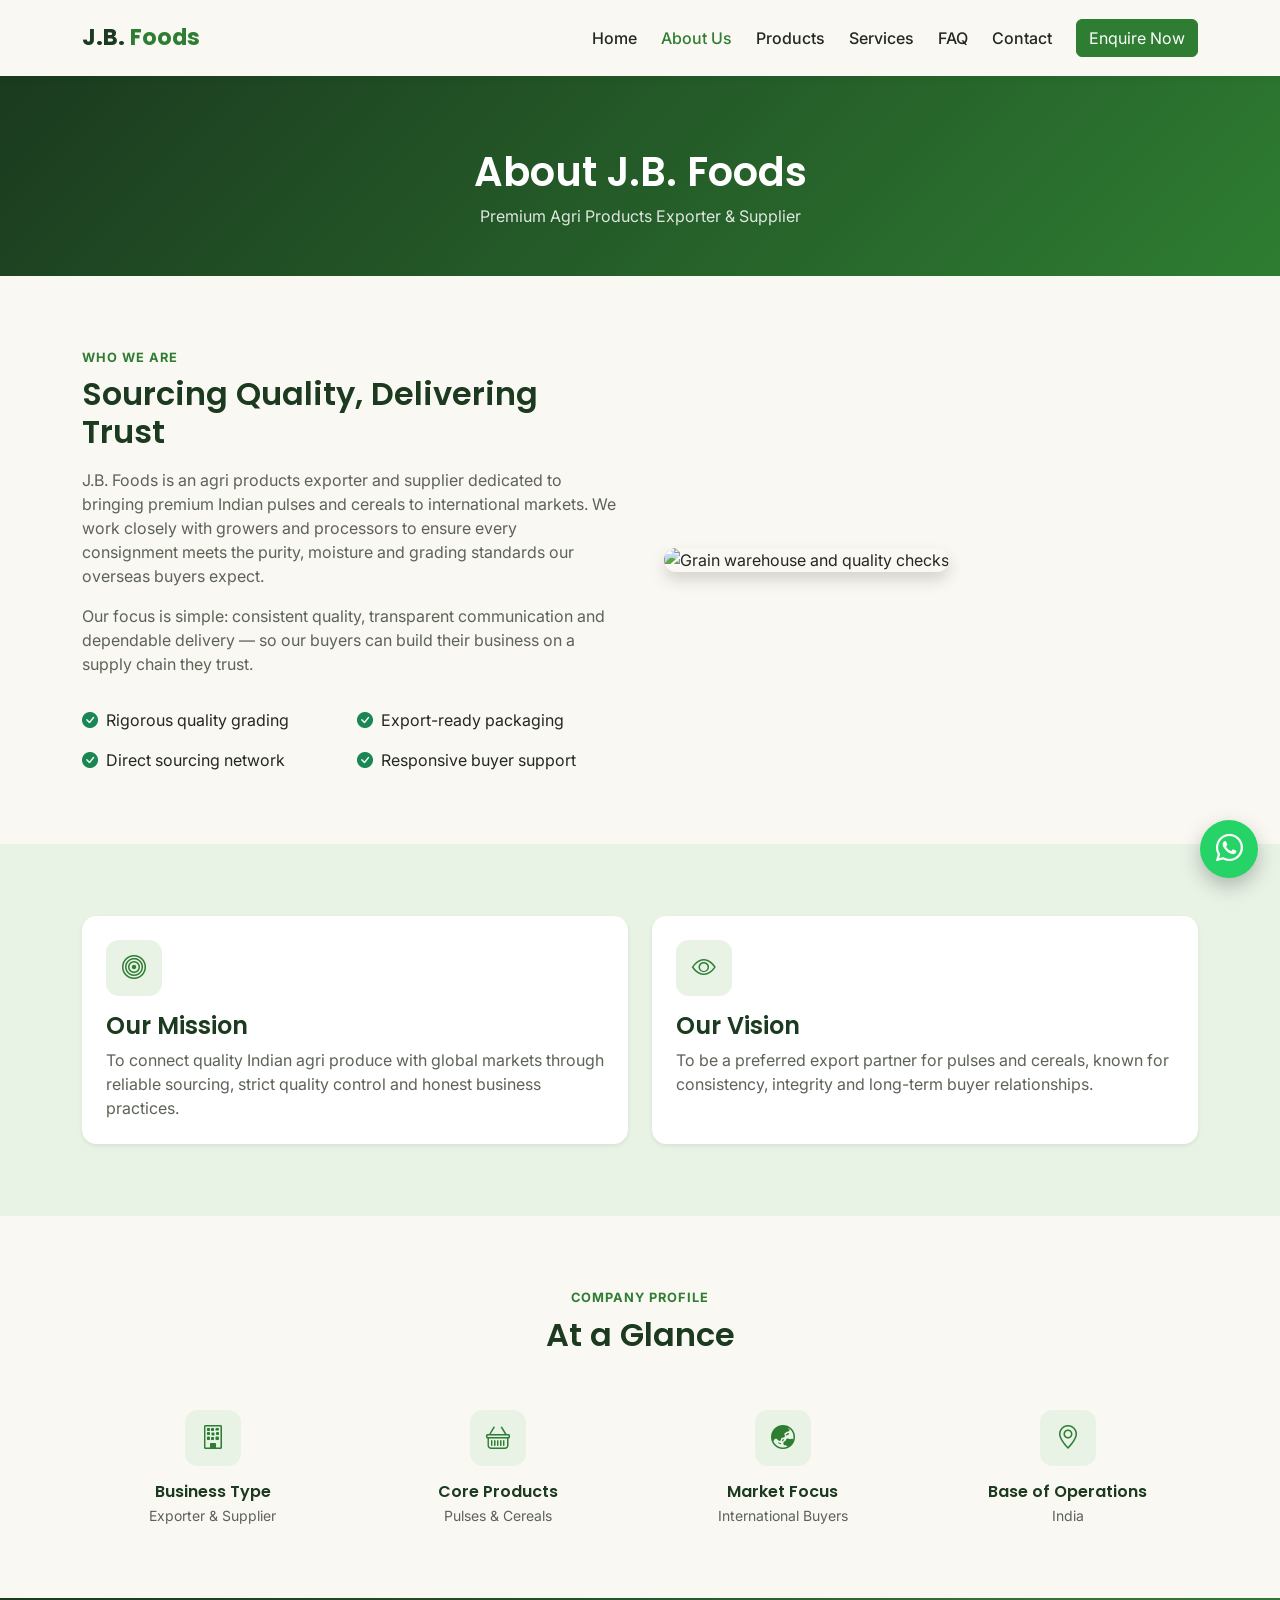
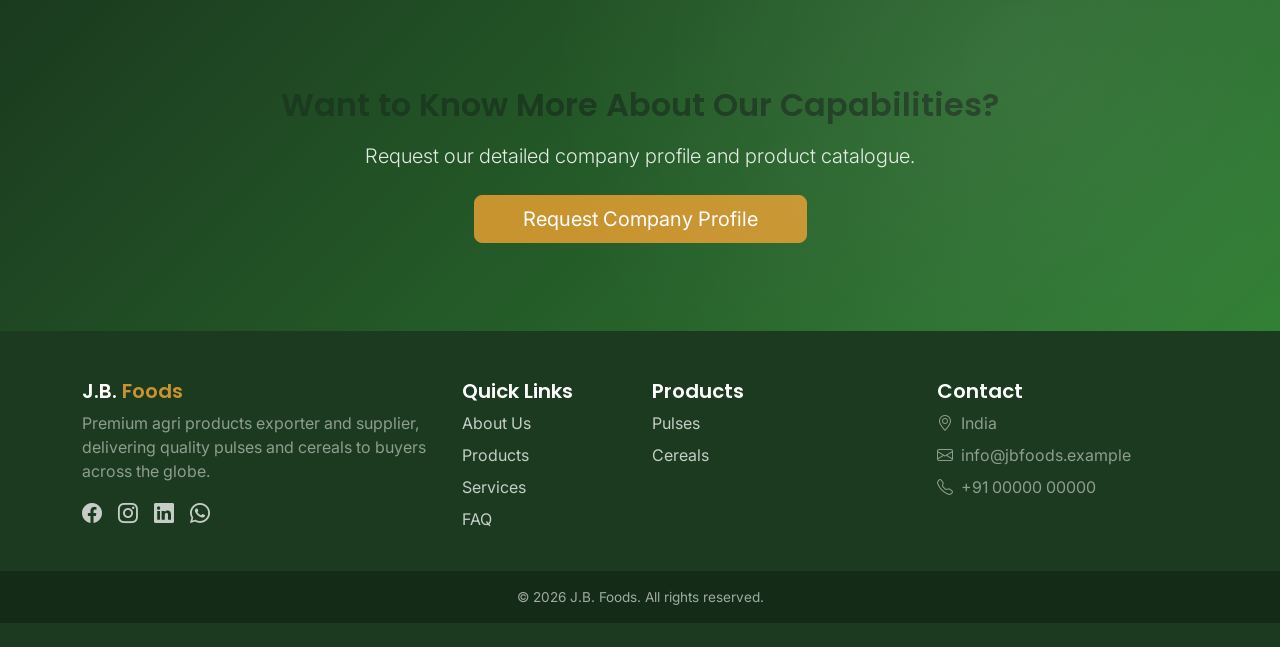
==== about.html @ daf9ffda "Initial website design" ====
<!DOCTYPE html>
<html lang="en">
<head>
  <meta charset="UTF-8">
  <meta name="viewport" content="width=device-width, initial-scale=1.0, viewport-fit=cover">
  <title>About Us &amp; Company Profile | J.B. Foods</title>
  <meta name="description" content="Learn about J.B. Foods, a premium agri products exporter and supplier specializing in pulses and cereals for international buyers.">
  <meta name="keywords" content="J.B. Foods company profile, pulses exporter India, cereals supplier India, agri export company">
  <link rel="icon" type="image/svg+xml" href="assets/img/favicon.svg">
  <link rel="preconnect" href="https://fonts.googleapis.com">
  <link rel="preconnect" href="https://fonts.gstatic.com" crossorigin>
  <link href="https://fonts.googleapis.com/css2?family=Poppins:wght@500;600;700&family=Inter:wght@400;500;600&display=swap" rel="stylesheet">
  <link href="https://cdn.jsdelivr.net/npm/bootstrap@5.3.3/dist/css/bootstrap.min.css" rel="stylesheet">
  <link href="https://cdn.jsdelivr.net/npm/bootstrap-icons@1.11.3/font/bootstrap-icons.min.css" rel="stylesheet">
  <link href="assets/css/style.css" rel="stylesheet">
</head>
<body>

  <nav class="navbar navbar-expand-lg sticky-top py-3">
    <div class="container">
      <a class="navbar-brand" href="index.html">J.B.<span> Foods</span></a>
      <button class="navbar-toggler" type="button" data-bs-toggle="collapse" data-bs-target="#mainNav" aria-controls="mainNav" aria-expanded="false" aria-label="Toggle navigation">
        <span class="navbar-toggler-icon"></span>
      </button>
      <div class="collapse navbar-collapse" id="mainNav">
        <ul class="navbar-nav ms-auto mb-2 mb-lg-0 align-items-lg-center gap-lg-2">
          <li class="nav-item"><a class="nav-link" href="index.html">Home</a></li>
          <li class="nav-item"><a class="nav-link" href="about.html">About Us</a></li>
          <li class="nav-item"><a class="nav-link" href="products.html">Products</a></li>
          <li class="nav-item"><a class="nav-link" href="services.html">Services</a></li>
          <li class="nav-item"><a class="nav-link" href="faq.html">FAQ</a></li>
          <li class="nav-item"><a class="nav-link" href="contact.html">Contact</a></li>
          <li class="nav-item ms-lg-2 mt-2 mt-lg-0"><a class="btn btn-primary" href="contact.html">Enquire Now</a></li>
        </ul>
      </div>
    </div>
  </nav>

  <header class="page-header text-center">
    <div class="container">
      <h1>About J.B. Foods</h1>
      <p class="mb-0">Premium Agri Products Exporter &amp; Supplier</p>
    </div>
  </header>

  <!-- Company Overview -->
  <section>
    <div class="container">
      <div class="row align-items-center g-5">
        <div class="col-lg-6">
          <div class="section-eyebrow mb-2">Who We Are</div>
          <h2 class="mb-3">Sourcing Quality, Delivering Trust</h2>
          <p class="text-muted-soft">J.B. Foods is an agri products exporter and supplier dedicated to bringing premium Indian pulses and cereals to international markets. We work closely with growers and processors to ensure every consignment meets the purity, moisture and grading standards our overseas buyers expect.</p>
          <p class="text-muted-soft">Our focus is simple: consistent quality, transparent communication and dependable delivery — so our buyers can build their business on a supply chain they trust.</p>
          <div class="row g-3 mt-2">
            <div class="col-sm-6">
              <div class="d-flex align-items-start gap-2">
                <i class="bi bi-check-circle-fill text-success"></i>
                <span>Rigorous quality grading</span>
              </div>
            </div>
            <div class="col-sm-6">
              <div class="d-flex align-items-start gap-2">
                <i class="bi bi-check-circle-fill text-success"></i>
                <span>Export-ready packaging</span>
              </div>
            </div>
            <div class="col-sm-6">
              <div class="d-flex align-items-start gap-2">
                <i class="bi bi-check-circle-fill text-success"></i>
                <span>Direct sourcing network</span>
              </div>
            </div>
            <div class="col-sm-6">
              <div class="d-flex align-items-start gap-2">
                <i class="bi bi-check-circle-fill text-success"></i>
                <span>Responsive buyer support</span>
              </div>
            </div>
          </div>
        </div>
        <div class="col-lg-6">
          <img src="https://images.unsplash.com/photo-1500595046743-cd271d694d30?auto=format&fit=crop&w=900&q=70" class="img-fluid rounded-4 shadow" alt="Grain warehouse and quality checks">
        </div>
      </div>
    </div>
  </section>

  <!-- Mission / Vision -->
  <section class="bg-soft">
    <div class="container">
      <div class="row g-4">
        <div class="col-md-6">
          <div class="card h-100 p-4 border-0 shadow-sm">
            <div class="icon-box mb-3"><i class="bi bi-bullseye"></i></div>
            <h4>Our Mission</h4>
            <p class="text-muted-soft mb-0">To connect quality Indian agri produce with global markets through reliable sourcing, strict quality control and honest business practices.</p>
          </div>
        </div>
        <div class="col-md-6">
          <div class="card h-100 p-4 border-0 shadow-sm">
            <div class="icon-box mb-3"><i class="bi bi-eye"></i></div>
            <h4>Our Vision</h4>
            <p class="text-muted-soft mb-0">To be a preferred export partner for pulses and cereals, known for consistency, integrity and long-term buyer relationships.</p>
          </div>
        </div>
      </div>
    </div>
  </section>

  <!-- Company Profile -->
  <section>
    <div class="container">
      <div class="row justify-content-center text-center mb-5">
        <div class="col-lg-7">
          <div class="section-eyebrow mb-2">Company Profile</div>
          <h2>At a Glance</h2>
        </div>
      </div>
      <div class="row g-4">
        <div class="col-6 col-md-3 text-center">
          <div class="icon-box mx-auto mb-3"><i class="bi bi-building"></i></div>
          <h6 class="mb-1">Business Type</h6>
          <p class="text-muted-soft small mb-0">Exporter &amp; Supplier</p>
        </div>
        <div class="col-6 col-md-3 text-center">
          <div class="icon-box mx-auto mb-3"><i class="bi bi-basket"></i></div>
          <h6 class="mb-1">Core Products</h6>
          <p class="text-muted-soft small mb-0">Pulses &amp; Cereals</p>
        </div>
        <div class="col-6 col-md-3 text-center">
          <div class="icon-box mx-auto mb-3"><i class="bi bi-globe-asia-australia"></i></div>
          <h6 class="mb-1">Market Focus</h6>
          <p class="text-muted-soft small mb-0">International Buyers</p>
        </div>
        <div class="col-6 col-md-3 text-center">
          <div class="icon-box mx-auto mb-3"><i class="bi bi-geo-alt"></i></div>
          <h6 class="mb-1">Base of Operations</h6>
          <p class="text-muted-soft small mb-0">India</p>
        </div>
      </div>
    </div>
  </section>

  <!-- CTA -->
  <section class="hero text-center">
    <div class="container py-3">
      <h2 class="mb-3">Want to Know More About Our Capabilities?</h2>
      <p class="lead mb-4">Request our detailed company profile and product catalogue.</p>
      <a href="contact.html" class="btn btn-gold btn-lg px-5">Request Company Profile</a>
    </div>
  </section>

  <footer class="pt-5 pb-4">
    <div class="container">
      <div class="row gy-4">
        <div class="col-md-4">
          <h5>J.B. <span style="color:#c8942f;">Foods</span></h5>
          <p class="text-white-50">Premium agri products exporter and supplier, delivering quality pulses and cereals to buyers across the globe.</p>
          <div class="d-flex gap-3 fs-5 mt-3">
            <a href="#" aria-label="Facebook"><i class="bi bi-facebook"></i></a>
            <a href="#" aria-label="Instagram"><i class="bi bi-instagram"></i></a>
            <a href="#" aria-label="LinkedIn"><i class="bi bi-linkedin"></i></a>
            <a href="https://wa.me/910000000000" aria-label="WhatsApp" target="_blank" rel="noopener"><i class="bi bi-whatsapp"></i></a>
          </div>
        </div>
        <div class="col-6 col-md-2">
          <h5>Quick Links</h5>
          <ul class="list-unstyled">
            <li class="mb-2"><a href="about.html">About Us</a></li>
            <li class="mb-2"><a href="products.html">Products</a></li>
            <li class="mb-2"><a href="services.html">Services</a></li>
            <li class="mb-2"><a href="faq.html">FAQ</a></li>
          </ul>
        </div>
        <div class="col-6 col-md-3">
          <h5>Products</h5>
          <ul class="list-unstyled">
            <li class="mb-2"><a href="products.html?category=Pulses">Pulses</a></li>
            <li class="mb-2"><a href="products.html?category=Cereals">Cereals</a></li>
          </ul>
        </div>
        <div class="col-md-3">
          <h5>Contact</h5>
          <ul class="list-unstyled text-white-50">
            <li class="mb-2"><i class="bi bi-geo-alt me-2"></i>India</li>
            <li class="mb-2"><i class="bi bi-envelope me-2"></i>info@jbfoods.example</li>
            <li class="mb-2"><i class="bi bi-telephone me-2"></i>+91 00000 00000</li>
          </ul>
        </div>
      </div>
    </div>
    <div class="footer-bottom text-center py-3 mt-4">
      <div class="container">&copy; <span id="currentYear"></span> J.B. Foods. All rights reserved.</div>
    </div>
  </footer>

  <a href="https://wa.me/910000000000?text=Hello%20J.B.%20Foods%2C%20I%20would%20like%20to%20enquire%20about%20your%20products."
     class="whatsapp-float" target="_blank" rel="noopener" aria-label="Chat on WhatsApp">
    <i class="bi bi-whatsapp"></i>
  </a>

  <script src="https://cdn.jsdelivr.net/npm/bootstrap@5.3.3/dist/js/bootstrap.bundle.min.js"></script>
  <script src="assets/js/main.js"></script>
</body>
</html>
---- assets/css/style.css ----
/* ==========================================================================
   J.B. Foods — Site Styles
   ========================================================================== */

:root {
  --jb-green-900: #1b3a1f;
  --jb-green-700: #2e7d32;
  --jb-green-500: #4caf50;
  --jb-green-100: #e8f3e6;
  --jb-cream: #faf8f2;
  --jb-gold: #c8942f;
  --jb-text: #23291f;
  --jb-text-muted: #5c6357;

  --bs-primary: var(--jb-green-700);
  --bs-primary-rgb: 46, 125, 50;
  --bs-link-color: var(--jb-green-700);
  --bs-link-hover-color: var(--jb-green-900);
  --bs-body-color: var(--jb-text);
  --bs-body-font-family: "Inter", -apple-system, BlinkMacSystemFont, sans-serif;
}

html {
  scroll-behavior: smooth;
}

body {
  background-color: var(--jb-cream);
  color: var(--jb-text);
}

h1, h2, h3, h4, h5, h6,
.font-heading {
  font-family: "Poppins", "Inter", sans-serif;
  font-weight: 600;
  color: var(--jb-green-900);
}

.text-muted-soft {
  color: var(--jb-text-muted);
}

a {
  text-decoration: none;
}

/* ---- Buttons ---- */
.btn-primary {
  background-color: var(--jb-green-700);
  border-color: var(--jb-green-700);
}
.btn-primary:hover, .btn-primary:focus {
  background-color: var(--jb-green-900);
  border-color: var(--jb-green-900);
}
.btn-outline-primary {
  color: var(--jb-green-700);
  border-color: var(--jb-green-700);
}
.btn-outline-primary:hover {
  background-color: var(--jb-green-700);
  border-color: var(--jb-green-700);
}
.btn-gold {
  background-color: var(--jb-gold);
  border-color: var(--jb-gold);
  color: #fff;
}
.btn-gold:hover {
  background-color: #a97a24;
  border-color: #a97a24;
  color: #fff;
}

/* ---- Navbar ---- */
.navbar-brand {
  font-family: "Poppins", sans-serif;
  font-weight: 700;
  font-size: 1.4rem;
  color: var(--jb-green-900) !important;
}
.navbar-brand span {
  color: var(--jb-green-700);
}
.navbar {
  background-color: rgba(250, 248, 242, 0.97);
  box-shadow: 0 1px 10px rgba(0, 0, 0, 0.05);
}
.nav-link {
  font-weight: 500;
  color: var(--jb-text) !important;
}
.nav-link.active,
.nav-link:hover {
  color: var(--jb-green-700) !important;
}
.navbar .btn {
  white-space: nowrap;
}

/* ---- Hero ---- */
.hero {
  background: linear-gradient(135deg, var(--jb-green-900) 0%, var(--jb-green-700) 100%);
  color: #fff;
  position: relative;
  overflow: hidden;
}
.hero::after {
  content: "";
  position: absolute;
  inset: 0;
  background-image: radial-gradient(circle at 80% 20%, rgba(255,255,255,0.08), transparent 45%);
}
.hero h1, .hero p {
  color: #fff;
  position: relative;
  z-index: 1;
}
.hero .lead {
  color: rgba(255, 255, 255, 0.88);
}
.hero-img-wrap {
  position: relative;
  z-index: 1;
}
.hero-img-wrap img {
  border-radius: 1rem;
  box-shadow: 0 20px 50px rgba(0, 0, 0, 0.25);
}

.page-header {
  background: linear-gradient(135deg, var(--jb-green-900) 0%, var(--jb-green-700) 100%);
  color: #fff;
  padding: 4.5rem 0 3rem;
}
.page-header h1 { color: #fff; }
.page-header p { color: rgba(255,255,255,0.85); }

/* ---- Sections ---- */
section {
  padding: 4.5rem 0;
}
.section-eyebrow {
  color: var(--jb-green-700);
  font-weight: 700;
  letter-spacing: 0.08em;
  text-transform: uppercase;
  font-size: 0.8rem;
}
.bg-soft {
  background-color: var(--jb-green-100);
}

/* ---- Cards ---- */
.card {
  border: 1px solid rgba(0,0,0,0.06);
  border-radius: 0.9rem;
  transition: transform 0.2s ease, box-shadow 0.2s ease;
}
.card:hover {
  transform: translateY(-4px);
  box-shadow: 0 12px 28px rgba(27, 58, 31, 0.12);
}
.icon-box {
  width: 56px;
  height: 56px;
  border-radius: 0.8rem;
  background-color: var(--jb-green-100);
  color: var(--jb-green-700);
  display: flex;
  align-items: center;
  justify-content: center;
  font-size: 1.5rem;
}

/* ---- Product Cards ---- */
.product-card img {
  height: 190px;
  object-fit: cover;
  border-top-left-radius: 0.9rem;
  border-top-right-radius: 0.9rem;
}
.product-card .badge {
  background-color: var(--jb-green-700);
}
.product-card .badge.cereal {
  background-color: var(--jb-gold);
}
.spec-table td, .spec-table th {
  padding: 0.4rem 0.6rem;
  font-size: 0.9rem;
}

/* ---- Stats ---- */
.stat-number {
  font-family: "Poppins", sans-serif;
  font-weight: 700;
  font-size: 2.4rem;
  color: var(--jb-green-700);
}

/* ---- Footer ---- */
footer {
  background-color: var(--jb-green-900);
  color: rgba(255, 255, 255, 0.85);
}
footer a {
  color: rgba(255, 255, 255, 0.75);
}
footer a:hover {
  color: #fff;
}
footer h5 {
  color: #fff;
}
.footer-bottom {
  background-color: #142c17;
  color: rgba(255, 255, 255, 0.6);
  font-size: 0.85rem;
}

/* ---- WhatsApp Float Button ---- */
.whatsapp-float {
  position: fixed;
  bottom: 22px;
  right: 22px;
  z-index: 1050;
  width: 58px;
  height: 58px;
  border-radius: 50%;
  background-color: #25d366;
  color: #fff;
  display: flex;
  align-items: center;
  justify-content: center;
  font-size: 1.7rem;
  box-shadow: 0 8px 20px rgba(0,0,0,0.25);
  transition: transform 0.2s ease;
}
.whatsapp-float:hover {
  transform: scale(1.08);
  color: #fff;
}

/* ---- Forms ---- */
.form-control:focus, .form-select:focus {
  border-color: var(--jb-green-500);
  box-shadow: 0 0 0 0.2rem rgba(76, 175, 80, 0.15);
}

/* ---- FAQ Accordion ---- */
.accordion-button:not(.collapsed) {
  background-color: var(--jb-green-100);
  color: var(--jb-green-900);
}
.accordion-button:focus {
  box-shadow: none;
  border-color: var(--jb-green-500);
}

/* ---- Filter Chips ---- */
.filter-chip {
  border: 1px solid var(--jb-green-700);
  color: var(--jb-green-700);
  background: #fff;
  border-radius: 2rem;
  padding: 0.4rem 1.1rem;
  font-size: 0.9rem;
  font-weight: 500;
  transition: all 0.15s ease;
}
.filter-chip.active,
.filter-chip:hover {
  background-color: var(--jb-green-700);
  color: #fff;
}

/* ---- Responsive tweaks ---- */
@media (max-width: 767.98px) {
  section { padding: 3rem 0; }
  .hero { text-align: center; }
  .hero-img-wrap { margin-top: 2rem; }
  .stat-number { font-size: 1.9rem; }
}
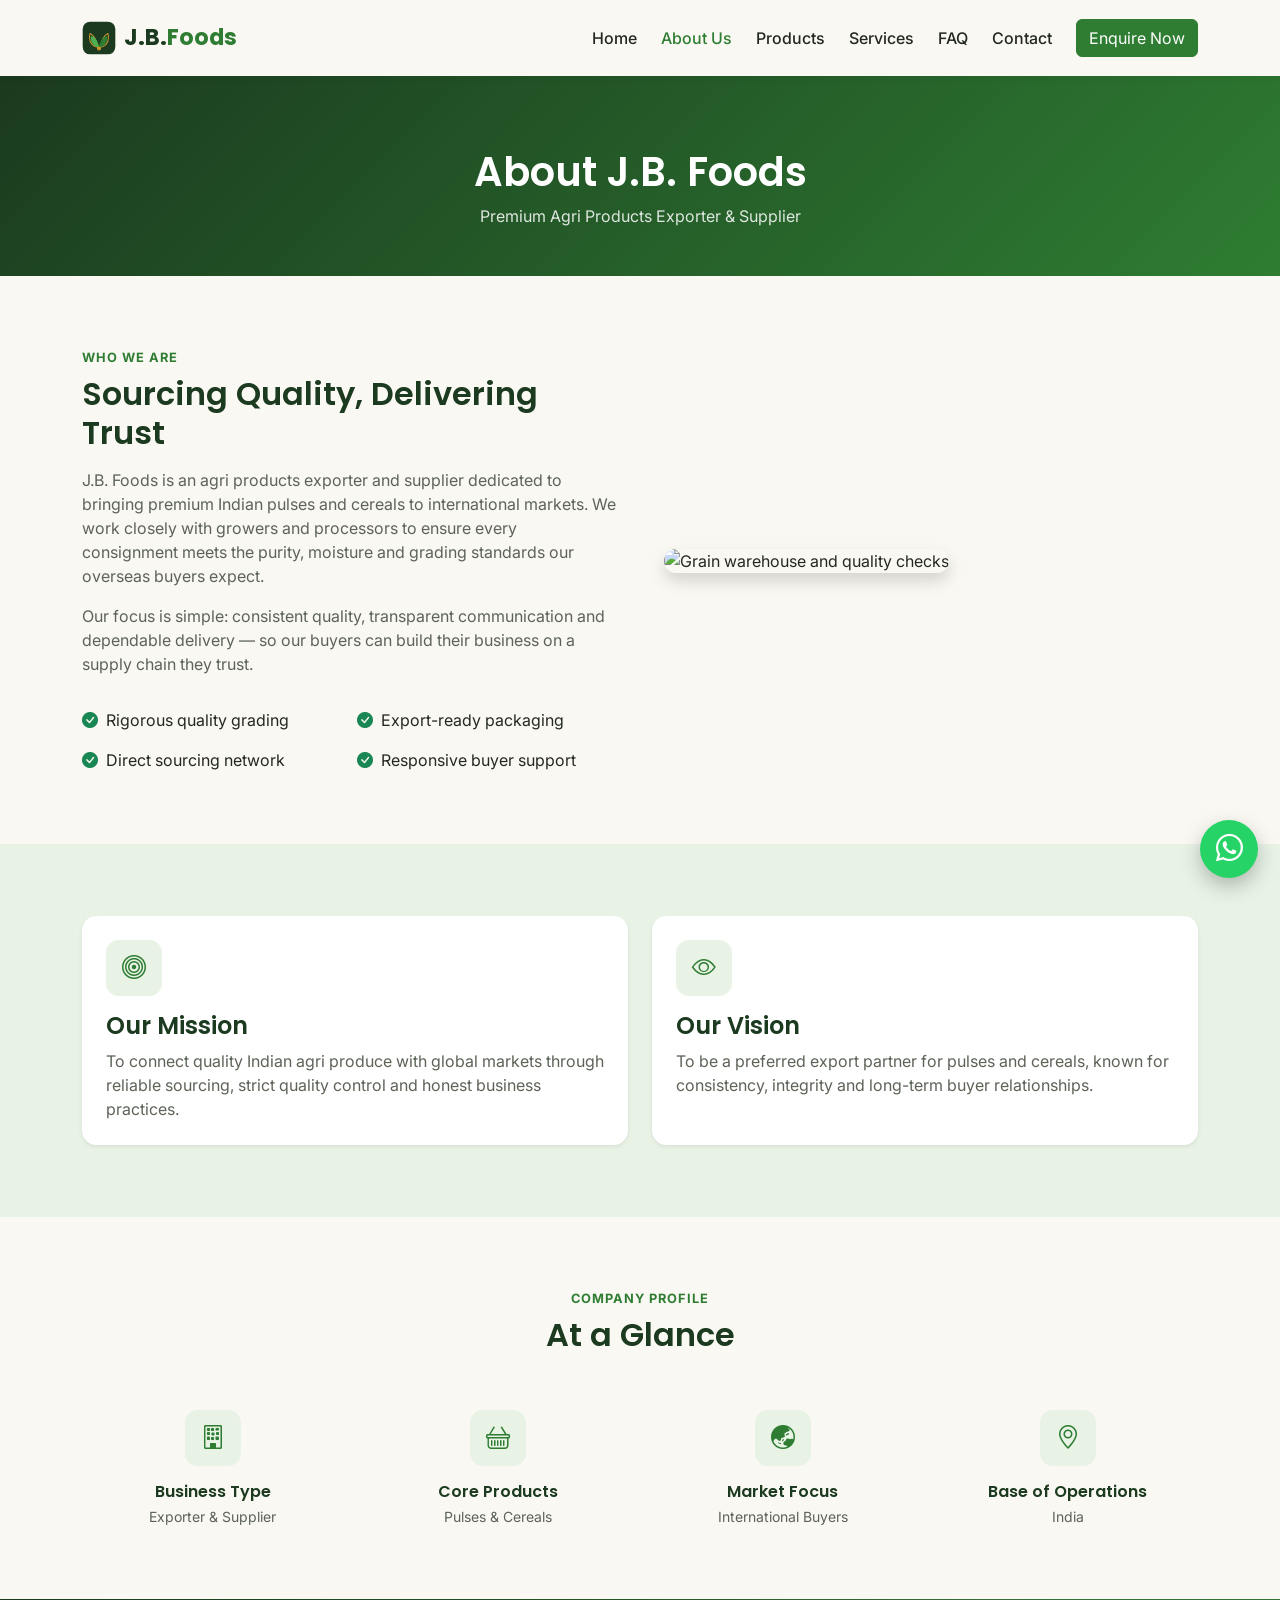
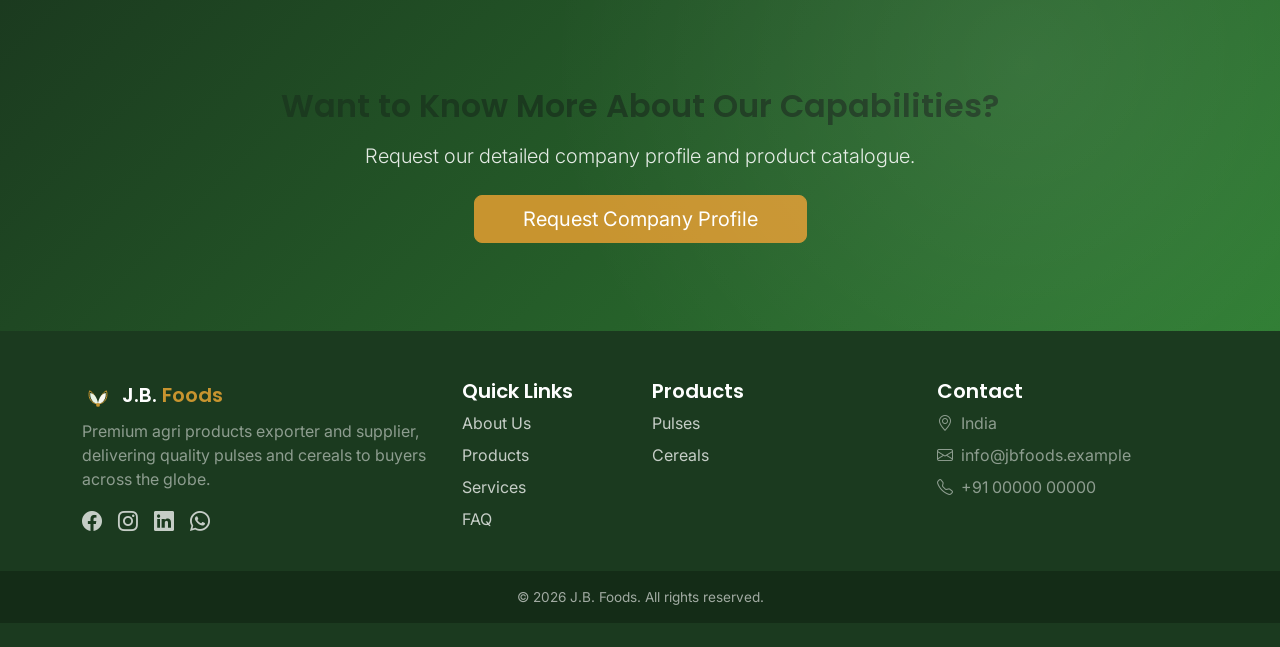
==== commit 8abd1735: "logo updated" ====
--- a/about.html
+++ b/about.html
@@ -18,7 +18,7 @@
 
   <nav class="navbar navbar-expand-lg sticky-top py-3">
     <div class="container">
-      <a class="navbar-brand" href="index.html">J.B.<span> Foods</span></a>
+      <a class="navbar-brand" href="index.html"><img src="assets/img/logo-mark.svg" alt="" width="34" height="34" class="me-2">J.B.<span class="brand-accent"> Foods</span></a>
       <button class="navbar-toggler" type="button" data-bs-toggle="collapse" data-bs-target="#mainNav" aria-controls="mainNav" aria-expanded="false" aria-label="Toggle navigation">
         <span class="navbar-toggler-icon"></span>
       </button>
@@ -155,7 +155,10 @@
     <div class="container">
       <div class="row gy-4">
         <div class="col-md-4">
-          <h5>J.B. <span style="color:#c8942f;">Foods</span></h5>
+          <div class="d-flex align-items-center gap-2 mb-2">
+            <img src="assets/img/logo-mark-light.svg" alt="" width="32" height="32">
+            <h5 class="mb-0">J.B. <span style="color:#c8942f;">Foods</span></h5>
+          </div>
           <p class="text-white-50">Premium agri products exporter and supplier, delivering quality pulses and cereals to buyers across the globe.</p>
           <div class="d-flex gap-3 fs-5 mt-3">
             <a href="#" aria-label="Facebook"><i class="bi bi-facebook"></i></a>
--- a/assets/css/style.css
+++ b/assets/css/style.css
@@ -78,8 +78,10 @@
   font-weight: 700;
   font-size: 1.4rem;
   color: var(--jb-green-900) !important;
-}
-.navbar-brand span {
+  display: inline-flex;
+  align-items: center;
+}
+.navbar-brand .brand-accent {
   color: var(--jb-green-700);
 }
 .navbar {
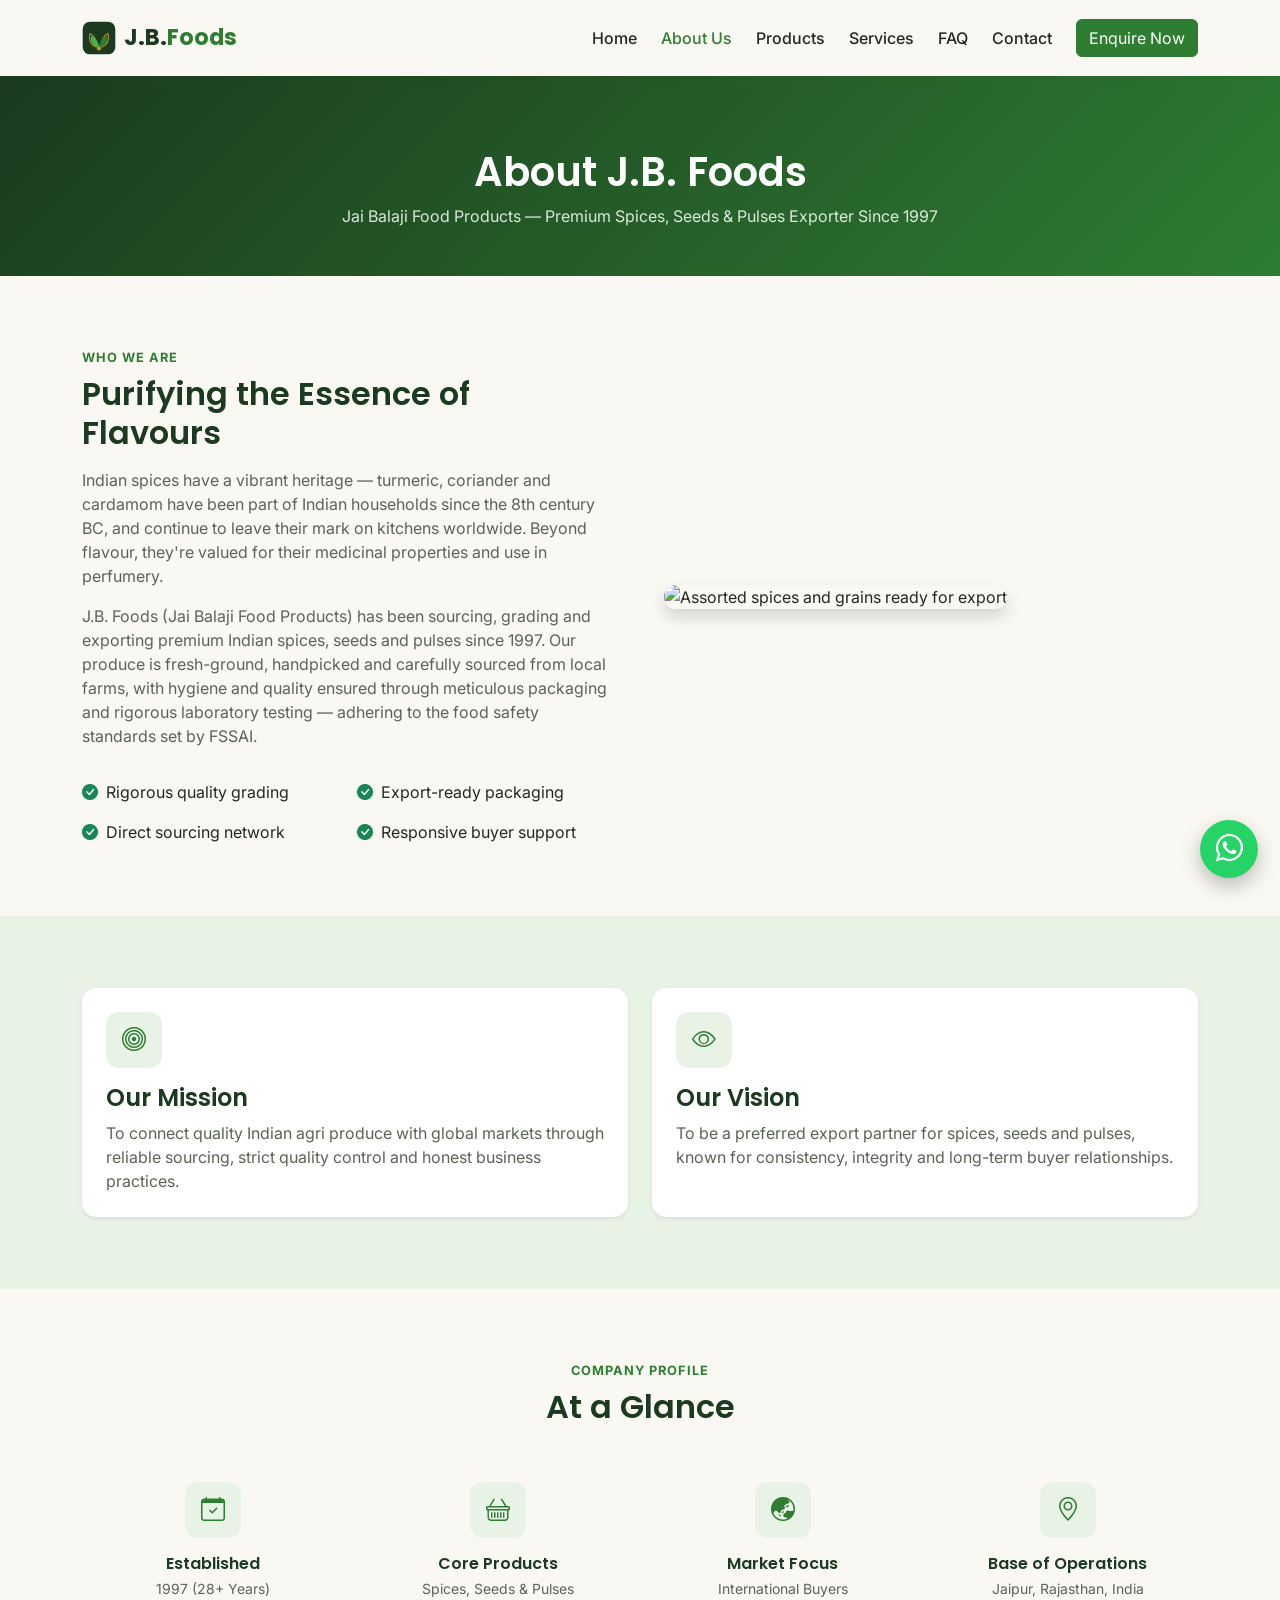
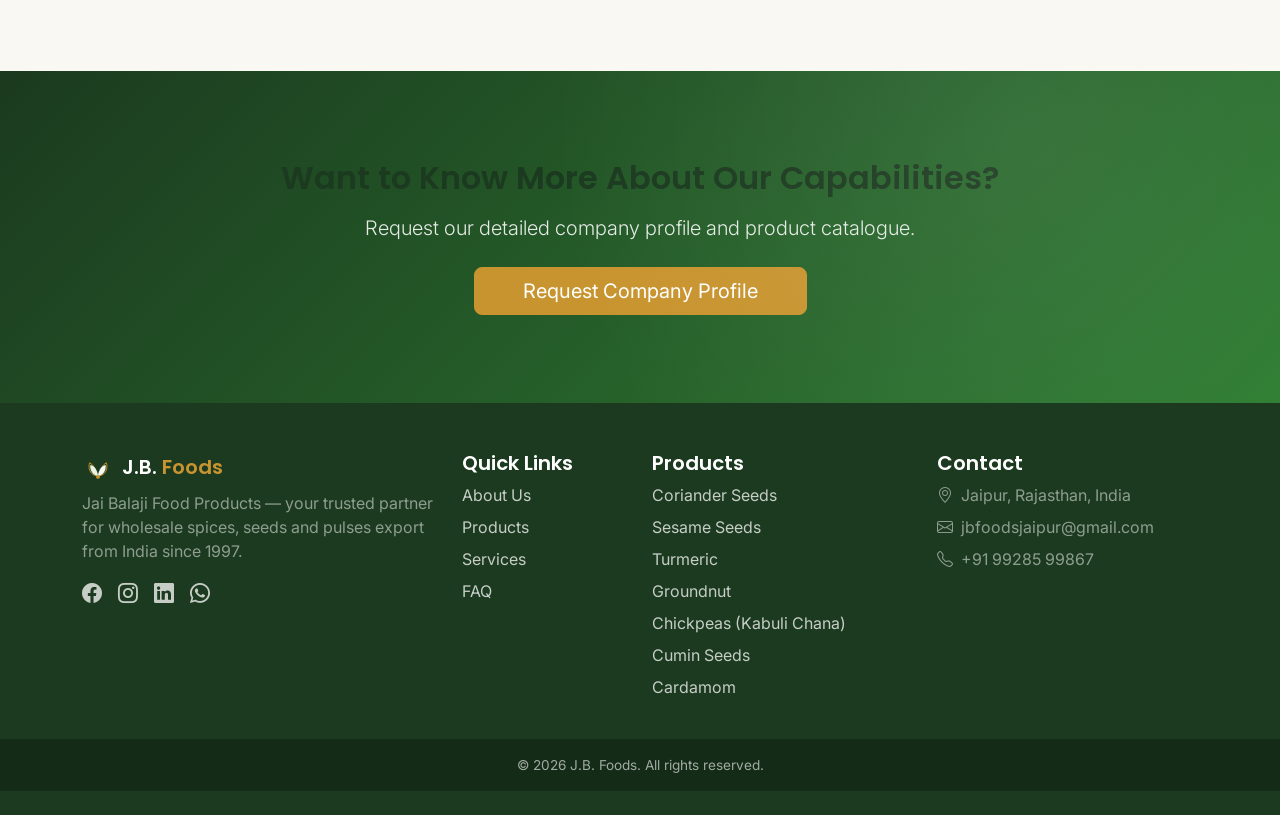
==== commit 37980941: "recent changes" ====
--- a/about.html
+++ b/about.html
@@ -4,8 +4,8 @@
   <meta charset="UTF-8">
   <meta name="viewport" content="width=device-width, initial-scale=1.0, viewport-fit=cover">
   <title>About Us &amp; Company Profile | J.B. Foods</title>
-  <meta name="description" content="Learn about J.B. Foods, a premium agri products exporter and supplier specializing in pulses and cereals for international buyers.">
-  <meta name="keywords" content="J.B. Foods company profile, pulses exporter India, cereals supplier India, agri export company">
+  <meta name="description" content="Learn about J.B. Foods (Jai Balaji Food Products), a premium spices, seeds and pulses exporter based in Jaipur, serving international buyers since 1997.">
+  <meta name="keywords" content="J.B. Foods company profile, Jai Balaji Food Products, spices exporter India, pulses supplier Jaipur, agri export company">
   <link rel="icon" type="image/svg+xml" href="assets/img/favicon.svg">
   <link rel="preconnect" href="https://fonts.googleapis.com">
   <link rel="preconnect" href="https://fonts.gstatic.com" crossorigin>
@@ -39,7 +39,7 @@
   <header class="page-header text-center">
     <div class="container">
       <h1>About J.B. Foods</h1>
-      <p class="mb-0">Premium Agri Products Exporter &amp; Supplier</p>
+      <p class="mb-0">Jai Balaji Food Products — Premium Spices, Seeds &amp; Pulses Exporter Since 1997</p>
     </div>
   </header>
 
@@ -49,9 +49,9 @@
       <div class="row align-items-center g-5">
         <div class="col-lg-6">
           <div class="section-eyebrow mb-2">Who We Are</div>
-          <h2 class="mb-3">Sourcing Quality, Delivering Trust</h2>
-          <p class="text-muted-soft">J.B. Foods is an agri products exporter and supplier dedicated to bringing premium Indian pulses and cereals to international markets. We work closely with growers and processors to ensure every consignment meets the purity, moisture and grading standards our overseas buyers expect.</p>
-          <p class="text-muted-soft">Our focus is simple: consistent quality, transparent communication and dependable delivery — so our buyers can build their business on a supply chain they trust.</p>
+          <h2 class="mb-3">Purifying the Essence of Flavours</h2>
+          <p class="text-muted-soft">Indian spices have a vibrant heritage — turmeric, coriander and cardamom have been part of Indian households since the 8th century BC, and continue to leave their mark on kitchens worldwide. Beyond flavour, they're valued for their medicinal properties and use in perfumery.</p>
+          <p class="text-muted-soft">J.B. Foods (Jai Balaji Food Products) has been sourcing, grading and exporting premium Indian spices, seeds and pulses since 1997. Our produce is fresh-ground, handpicked and carefully sourced from local farms, with hygiene and quality ensured through meticulous packaging and rigorous laboratory testing — adhering to the food safety standards set by FSSAI.</p>
           <div class="row g-3 mt-2">
             <div class="col-sm-6">
               <div class="d-flex align-items-start gap-2">
@@ -80,7 +80,7 @@
           </div>
         </div>
         <div class="col-lg-6">
-          <img src="https://images.unsplash.com/photo-1500595046743-cd271d694d30?auto=format&fit=crop&w=900&q=70" class="img-fluid rounded-4 shadow" alt="Grain warehouse and quality checks">
+          <img src="https://images.unsplash.com/photo-1596040033229-a9821ebd058d?auto=format&fit=crop&w=900&q=70" class="img-fluid rounded-4 shadow" alt="Assorted spices and grains ready for export">
         </div>
       </div>
     </div>
@@ -101,7 +101,7 @@
           <div class="card h-100 p-4 border-0 shadow-sm">
             <div class="icon-box mb-3"><i class="bi bi-eye"></i></div>
             <h4>Our Vision</h4>
-            <p class="text-muted-soft mb-0">To be a preferred export partner for pulses and cereals, known for consistency, integrity and long-term buyer relationships.</p>
+            <p class="text-muted-soft mb-0">To be a preferred export partner for spices, seeds and pulses, known for consistency, integrity and long-term buyer relationships.</p>
           </div>
         </div>
       </div>
@@ -119,14 +119,14 @@
       </div>
       <div class="row g-4">
         <div class="col-6 col-md-3 text-center">
-          <div class="icon-box mx-auto mb-3"><i class="bi bi-building"></i></div>
-          <h6 class="mb-1">Business Type</h6>
-          <p class="text-muted-soft small mb-0">Exporter &amp; Supplier</p>
+          <div class="icon-box mx-auto mb-3"><i class="bi bi-calendar-check"></i></div>
+          <h6 class="mb-1">Established</h6>
+          <p class="text-muted-soft small mb-0">1997 (28+ Years)</p>
         </div>
         <div class="col-6 col-md-3 text-center">
           <div class="icon-box mx-auto mb-3"><i class="bi bi-basket"></i></div>
           <h6 class="mb-1">Core Products</h6>
-          <p class="text-muted-soft small mb-0">Pulses &amp; Cereals</p>
+          <p class="text-muted-soft small mb-0">Spices, Seeds &amp; Pulses</p>
         </div>
         <div class="col-6 col-md-3 text-center">
           <div class="icon-box mx-auto mb-3"><i class="bi bi-globe-asia-australia"></i></div>
@@ -136,7 +136,7 @@
         <div class="col-6 col-md-3 text-center">
           <div class="icon-box mx-auto mb-3"><i class="bi bi-geo-alt"></i></div>
           <h6 class="mb-1">Base of Operations</h6>
-          <p class="text-muted-soft small mb-0">India</p>
+          <p class="text-muted-soft small mb-0">Jaipur, Rajasthan, India</p>
         </div>
       </div>
     </div>
@@ -159,12 +159,12 @@
             <img src="assets/img/logo-mark-light.svg" alt="" width="32" height="32">
             <h5 class="mb-0">J.B. <span style="color:#c8942f;">Foods</span></h5>
           </div>
-          <p class="text-white-50">Premium agri products exporter and supplier, delivering quality pulses and cereals to buyers across the globe.</p>
+          <p class="text-white-50">Jai Balaji Food Products — your trusted partner for wholesale spices, seeds and pulses export from India since 1997.</p>
           <div class="d-flex gap-3 fs-5 mt-3">
             <a href="#" aria-label="Facebook"><i class="bi bi-facebook"></i></a>
             <a href="#" aria-label="Instagram"><i class="bi bi-instagram"></i></a>
             <a href="#" aria-label="LinkedIn"><i class="bi bi-linkedin"></i></a>
-            <a href="https://wa.me/910000000000" aria-label="WhatsApp" target="_blank" rel="noopener"><i class="bi bi-whatsapp"></i></a>
+            <a href="https://wa.me/919928599867" aria-label="WhatsApp" target="_blank" rel="noopener"><i class="bi bi-whatsapp"></i></a>
           </div>
         </div>
         <div class="col-6 col-md-2">
@@ -179,16 +179,21 @@
         <div class="col-6 col-md-3">
           <h5>Products</h5>
           <ul class="list-unstyled">
-            <li class="mb-2"><a href="products.html?category=Pulses">Pulses</a></li>
-            <li class="mb-2"><a href="products.html?category=Cereals">Cereals</a></li>
+            <li class="mb-2"><a href="products.html?q=Coriander">Coriander Seeds</a></li>
+            <li class="mb-2"><a href="products.html?q=Sesame">Sesame Seeds</a></li>
+            <li class="mb-2"><a href="products.html?q=Turmeric">Turmeric</a></li>
+            <li class="mb-2"><a href="products.html?q=Groundnut">Groundnut</a></li>
+            <li class="mb-2"><a href="products.html?q=Chickpeas">Chickpeas (Kabuli Chana)</a></li>
+            <li class="mb-2"><a href="products.html?q=Cumin">Cumin Seeds</a></li>
+            <li class="mb-2"><a href="products.html?q=Cardamom">Cardamom</a></li>
           </ul>
         </div>
         <div class="col-md-3">
           <h5>Contact</h5>
           <ul class="list-unstyled text-white-50">
-            <li class="mb-2"><i class="bi bi-geo-alt me-2"></i>India</li>
-            <li class="mb-2"><i class="bi bi-envelope me-2"></i>info@jbfoods.example</li>
-            <li class="mb-2"><i class="bi bi-telephone me-2"></i>+91 00000 00000</li>
+            <li class="mb-2"><i class="bi bi-geo-alt me-2"></i>Jaipur, Rajasthan, India</li>
+            <li class="mb-2"><i class="bi bi-envelope me-2"></i>jbfoodsjaipur@gmail.com</li>
+            <li class="mb-2"><i class="bi bi-telephone me-2"></i>+91 99285 99867</li>
           </ul>
         </div>
       </div>
@@ -198,7 +203,7 @@
     </div>
   </footer>
 
-  <a href="https://wa.me/910000000000?text=Hello%20J.B.%20Foods%2C%20I%20would%20like%20to%20enquire%20about%20your%20products."
+  <a href="https://wa.me/919928599867?text=Hello%20J.B.%20Foods%2C%20I%20would%20like%20to%20enquire%20about%20your%20products."
      class="whatsapp-float" target="_blank" rel="noopener" aria-label="Chat on WhatsApp">
     <i class="bi bi-whatsapp"></i>
   </a>
--- a/assets/css/style.css
+++ b/assets/css/style.css
@@ -185,8 +185,25 @@
 .product-card .badge {
   background-color: var(--jb-green-700);
 }
-.product-card .badge.cereal {
+.product-card .badge.pulse {
   background-color: var(--jb-gold);
+}
+.product-scientific {
+  font-style: italic;
+  color: var(--jb-text-muted);
+  font-size: 0.85rem;
+}
+.feature-list li {
+  font-size: 0.85rem;
+  color: var(--jb-text-muted);
+  display: flex;
+  align-items: center;
+  gap: 0.4rem;
+  margin-bottom: 0.2rem;
+}
+.feature-list li i {
+  color: var(--jb-green-700);
+  font-size: 0.8rem;
 }
 .spec-table td, .spec-table th {
   padding: 0.4rem 0.6rem;
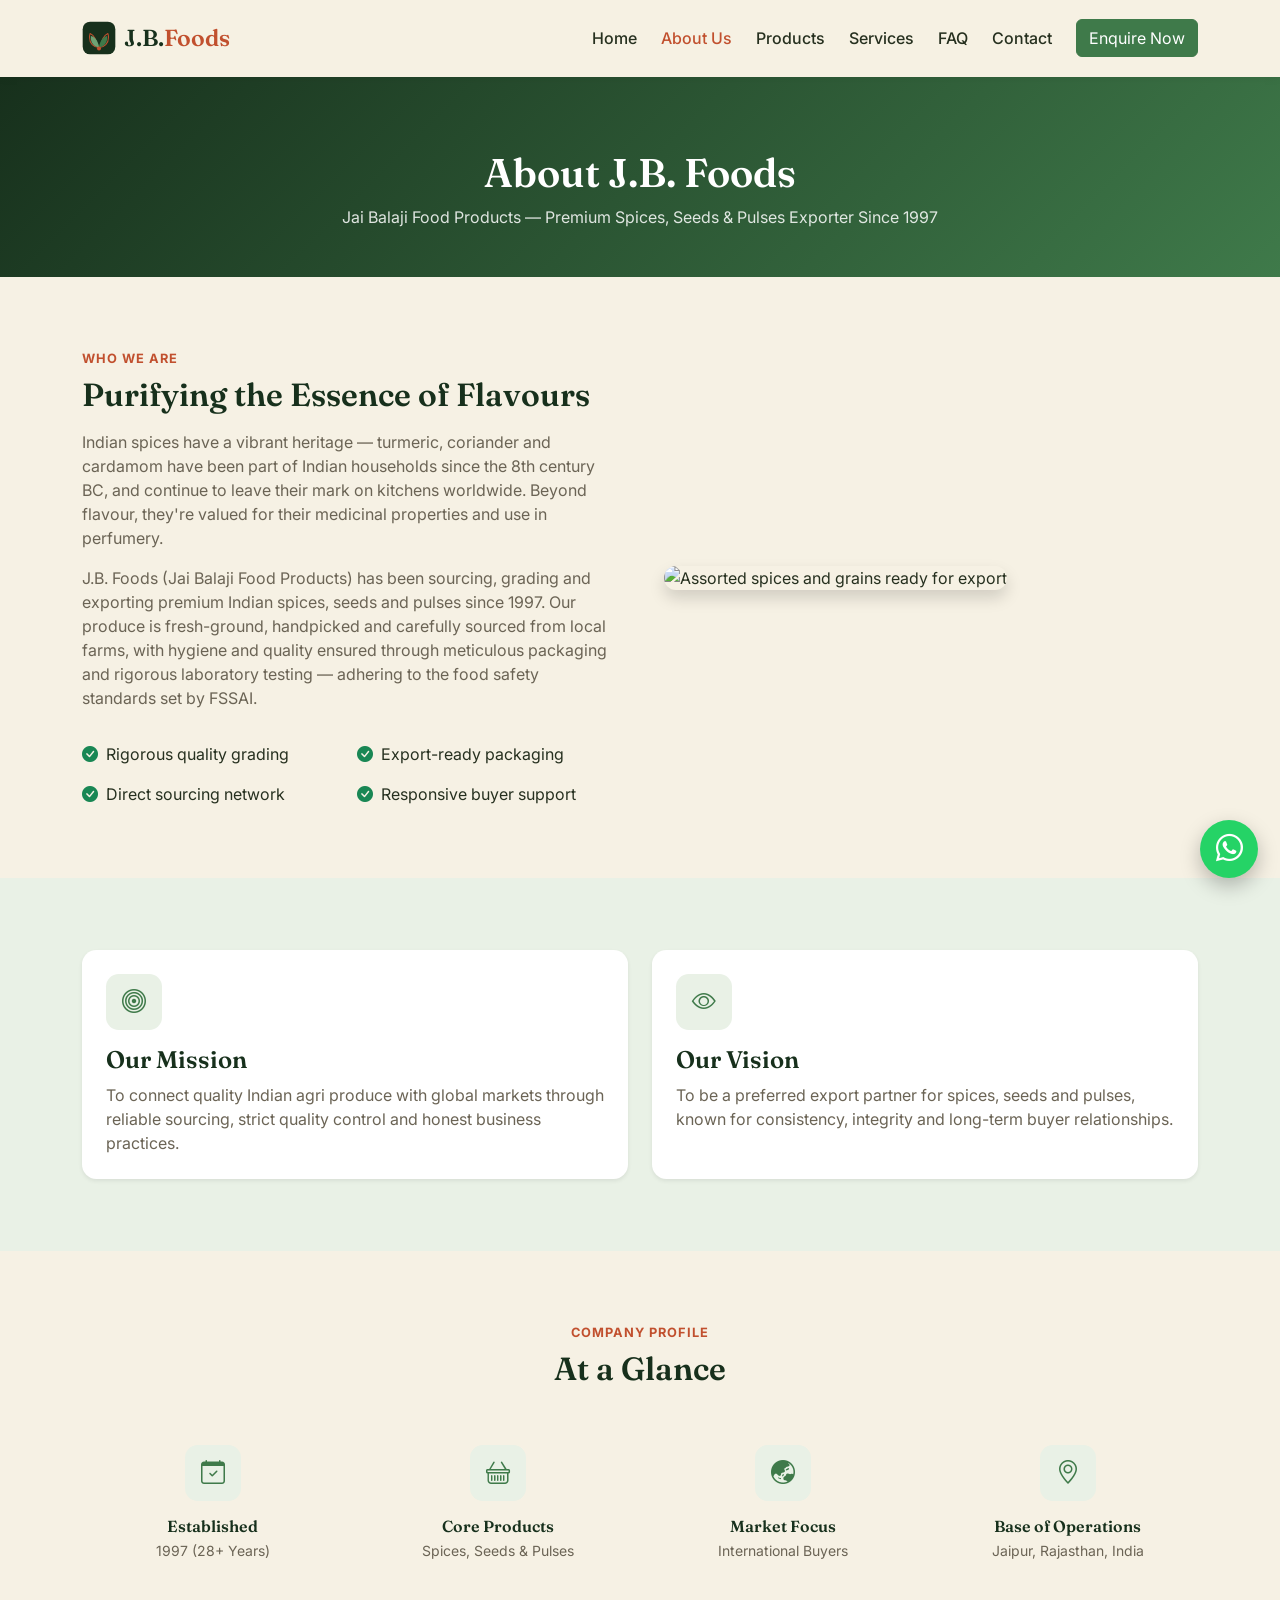
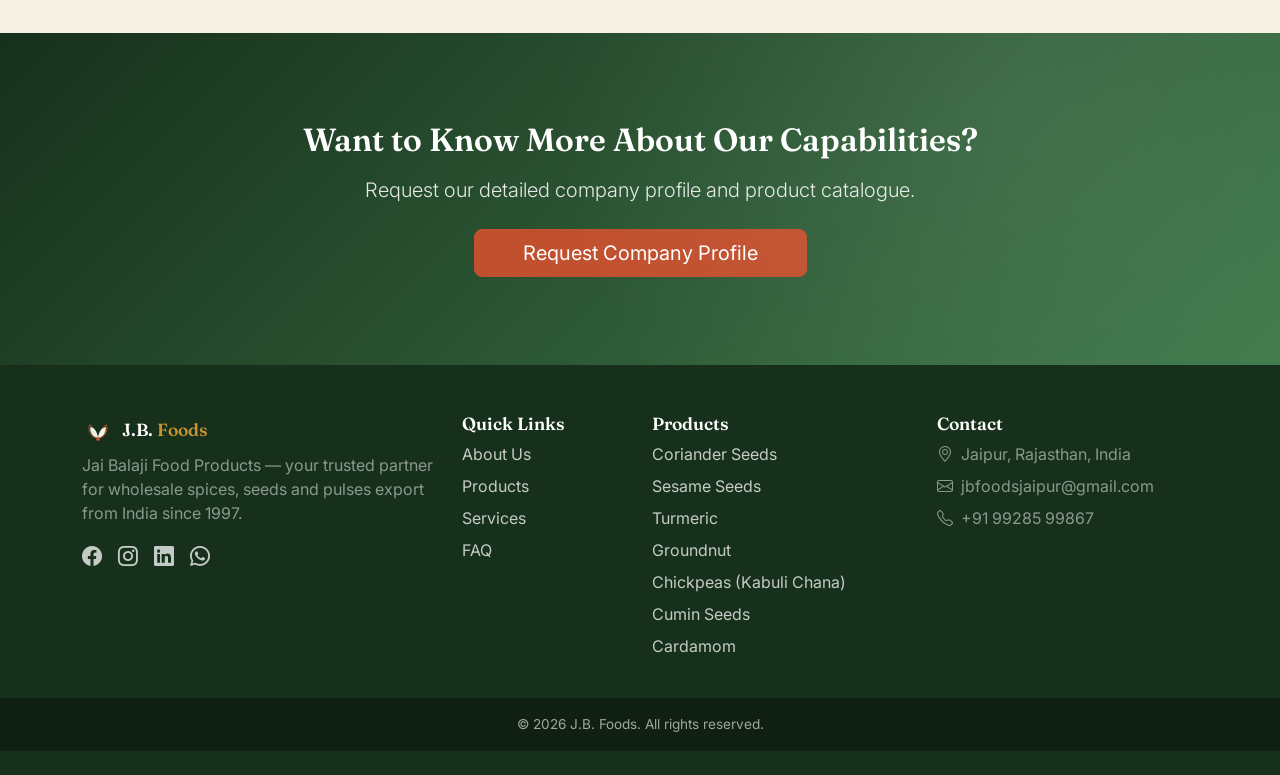
==== commit 11c319bd: "revamp model" ====
--- a/about.html
+++ b/about.html
@@ -9,7 +9,7 @@
   <link rel="icon" type="image/svg+xml" href="assets/img/favicon.svg">
   <link rel="preconnect" href="https://fonts.googleapis.com">
   <link rel="preconnect" href="https://fonts.gstatic.com" crossorigin>
-  <link href="https://fonts.googleapis.com/css2?family=Poppins:wght@500;600;700&family=Inter:wght@400;500;600&display=swap" rel="stylesheet">
+  <link href="https://fonts.googleapis.com/css2?family=Fraunces:ital,wght@0,500;0,600;0,700;1,500&family=Inter:wght@400;500;600&display=swap" rel="stylesheet">
   <link href="https://cdn.jsdelivr.net/npm/bootstrap@5.3.3/dist/css/bootstrap.min.css" rel="stylesheet">
   <link href="https://cdn.jsdelivr.net/npm/bootstrap-icons@1.11.3/font/bootstrap-icons.min.css" rel="stylesheet">
   <link href="assets/css/style.css" rel="stylesheet">
--- a/assets/css/style.css
+++ b/assets/css/style.css
@@ -3,17 +3,19 @@
    ========================================================================== */
 
 :root {
-  --jb-green-900: #1b3a1f;
-  --jb-green-700: #2e7d32;
-  --jb-green-500: #4caf50;
-  --jb-green-100: #e8f3e6;
-  --jb-cream: #faf8f2;
-  --jb-gold: #c8942f;
-  --jb-text: #23291f;
-  --jb-text-muted: #5c6357;
+  --jb-green-900: #17301c;
+  --jb-green-700: #3f7a4a;
+  --jb-green-500: #6fa374;
+  --jb-green-100: #e9f1e6;
+  --jb-cream: #f6f1e4;
+  --jb-terracotta: #c1502e;
+  --jb-terracotta-dark: #9c3f22;
+  --jb-text: #26301f;
+  --jb-text-muted: #6b6455;
+  --font-display: "Fraunces", Georgia, serif;
 
   --bs-primary: var(--jb-green-700);
-  --bs-primary-rgb: 46, 125, 50;
+  --bs-primary-rgb: 63, 122, 74;
   --bs-link-color: var(--jb-green-700);
   --bs-link-hover-color: var(--jb-green-900);
   --bs-body-color: var(--jb-text);
@@ -22,16 +24,18 @@
 
 html {
   scroll-behavior: smooth;
+  overflow-x: hidden;
 }
 
 body {
   background-color: var(--jb-cream);
   color: var(--jb-text);
+  overflow-x: hidden;
 }
 
 h1, h2, h3, h4, h5, h6,
 .font-heading {
-  font-family: "Poppins", "Inter", sans-serif;
+  font-family: var(--font-display);
   font-weight: 600;
   color: var(--jb-green-900);
 }
@@ -62,30 +66,30 @@
   border-color: var(--jb-green-700);
 }
 .btn-gold {
-  background-color: var(--jb-gold);
-  border-color: var(--jb-gold);
+  background-color: var(--jb-terracotta);
+  border-color: var(--jb-terracotta);
   color: #fff;
 }
 .btn-gold:hover {
-  background-color: #a97a24;
-  border-color: #a97a24;
+  background-color: var(--jb-terracotta-dark);
+  border-color: var(--jb-terracotta-dark);
   color: #fff;
 }
 
 /* ---- Navbar ---- */
 .navbar-brand {
-  font-family: "Poppins", sans-serif;
-  font-weight: 700;
-  font-size: 1.4rem;
+  font-family: var(--font-display);
+  font-weight: 600;
+  font-size: 1.45rem;
   color: var(--jb-green-900) !important;
   display: inline-flex;
   align-items: center;
 }
 .navbar-brand .brand-accent {
-  color: var(--jb-green-700);
+  color: var(--jb-terracotta);
 }
 .navbar {
-  background-color: rgba(250, 248, 242, 0.97);
+  background-color: rgba(246, 241, 228, 0.97);
   box-shadow: 0 1px 10px rgba(0, 0, 0, 0.05);
 }
 .nav-link {
@@ -94,13 +98,13 @@
 }
 .nav-link.active,
 .nav-link:hover {
-  color: var(--jb-green-700) !important;
+  color: var(--jb-terracotta) !important;
 }
 .navbar .btn {
   white-space: nowrap;
 }
 
-/* ---- Hero ---- */
+/* ---- Simple gradient banner (used for in-page CTA strips and interior page headers) ---- */
 .hero {
   background: linear-gradient(135deg, var(--jb-green-900) 0%, var(--jb-green-700) 100%);
   color: #fff;
@@ -113,7 +117,7 @@
   inset: 0;
   background-image: radial-gradient(circle at 80% 20%, rgba(255,255,255,0.08), transparent 45%);
 }
-.hero h1, .hero p {
+.hero h1, .hero h2, .hero p {
   color: #fff;
   position: relative;
   z-index: 1;
@@ -121,14 +125,6 @@
 .hero .lead {
   color: rgba(255, 255, 255, 0.88);
 }
-.hero-img-wrap {
-  position: relative;
-  z-index: 1;
-}
-.hero-img-wrap img {
-  border-radius: 1rem;
-  box-shadow: 0 20px 50px rgba(0, 0, 0, 0.25);
-}
 
 .page-header {
   background: linear-gradient(135deg, var(--jb-green-900) 0%, var(--jb-green-700) 100%);
@@ -137,13 +133,78 @@
 }
 .page-header h1 { color: #fff; }
 .page-header p { color: rgba(255,255,255,0.85); }
+
+/* ---- Homepage hero: full-bleed photo with overlay + floating stats card ---- */
+.hero-home {
+  position: relative;
+  background-image: url('https://images.unsplash.com/photo-1596040033229-a9821ebd058d?auto=format&fit=crop&w=1600&q=70');
+  background-size: cover;
+  background-position: center;
+  padding: 7.5rem 0 9rem;
+  color: #fff;
+}
+.hero-home-overlay {
+  position: absolute;
+  inset: 0;
+  background: linear-gradient(160deg, rgba(23,48,28,.95) 15%, rgba(23,48,28,.82) 55%, rgba(23,48,28,.6) 100%);
+}
+.hero-eyebrow {
+  display: inline-block;
+  font-weight: 600;
+  letter-spacing: 0.14em;
+  text-transform: uppercase;
+  font-size: 0.78rem;
+  color: #e8b79a;
+  margin-bottom: 1.1rem;
+  position: relative;
+  z-index: 1;
+}
+.hero-home-title {
+  font-family: var(--font-display);
+  font-weight: 600;
+  font-size: clamp(2.1rem, 4.2vw, 3.3rem);
+  color: #fff;
+  position: relative;
+  z-index: 1;
+  line-height: 1.15;
+}
+.hero-home-lead {
+  color: rgba(255, 255, 255, 0.85);
+  font-size: 1.1rem;
+  max-width: 620px;
+  margin-left: auto;
+  margin-right: auto;
+  position: relative;
+  z-index: 1;
+}
+.hero-home .btn { position: relative; z-index: 1; }
+
+.stats-float {
+  background: #fff;
+  border-radius: 1rem;
+  box-shadow: 0 20px 45px rgba(23, 48, 28, 0.18);
+  margin-top: -4rem;
+  position: relative;
+  z-index: 2;
+  padding: 1.75rem 1rem;
+}
+.stats-float-item {
+  padding: 0.5rem 0;
+  border-right: 1px solid rgba(0, 0, 0, 0.07);
+}
+.stats-float-item:last-child { border-right: none; }
+@media (max-width: 767.98px) {
+  .stats-float-item:nth-child(2n) { border-right: none; }
+  .stats-float-item { border-bottom: 1px solid rgba(0, 0, 0, 0.07); padding: 0.75rem 0; }
+  .stats-float-item:nth-last-child(-n+2) { border-bottom: none; }
+}
 
 /* ---- Sections ---- */
 section {
   padding: 4.5rem 0;
 }
 .section-eyebrow {
-  color: var(--jb-green-700);
+  color: var(--jb-terracotta);
   font-weight: 700;
   letter-spacing: 0.08em;
   text-transform: uppercase;
@@ -161,7 +222,7 @@
 }
 .card:hover {
   transform: translateY(-4px);
-  box-shadow: 0 12px 28px rgba(27, 58, 31, 0.12);
+  box-shadow: 0 12px 28px rgba(23, 48, 28, 0.12);
 }
 .icon-box {
   width: 56px;
@@ -175,35 +236,69 @@
   font-size: 1.5rem;
 }
 
-/* ---- Product Cards ---- */
-.product-card img {
-  height: 190px;
+/* ---- Why Choose Us: numbered feature rows ---- */
+.feature-row {
+  display: flex;
+  gap: 1.25rem;
+  padding: 1.4rem 0;
+  border-bottom: 1px solid rgba(23, 48, 28, 0.1);
+}
+.feature-row:last-child { border-bottom: none; }
+.feature-row-num {
+  font-family: var(--font-display);
+  font-size: 1.8rem;
+  font-weight: 600;
+  color: var(--jb-terracotta);
+  line-height: 1;
+  min-width: 2.5rem;
+}
+.feature-row h5 { margin-bottom: 0.35rem; }
+
+/* ---- Product Cards (horizontal, editorial layout) ---- */
+.product-card-h {
+  border-radius: 0.9rem;
+  overflow: hidden;
+  border: 1px solid rgba(0,0,0,0.06);
+  transition: box-shadow 0.2s ease;
+}
+.product-card-h:hover {
+  box-shadow: 0 14px 32px rgba(23, 48, 28, 0.14);
+}
+.product-card-h-img {
+  width: 100%;
+  height: 240px;
   object-fit: cover;
-  border-top-left-radius: 0.9rem;
-  border-top-right-radius: 0.9rem;
-}
-.product-card .badge {
+  display: block;
+}
+@media (max-width: 767.98px) {
+  .product-card-h-img { height: 200px; }
+}
+.product-card-h .badge {
   background-color: var(--jb-green-700);
 }
-.product-card .badge.pulse {
-  background-color: var(--jb-gold);
+.product-card-h .badge.pulse {
+  background-color: var(--jb-terracotta);
 }
 .product-scientific {
   font-style: italic;
+  font-family: var(--font-display);
   color: var(--jb-text-muted);
-  font-size: 0.85rem;
-}
-.feature-list li {
-  font-size: 0.85rem;
-  color: var(--jb-text-muted);
-  display: flex;
+  font-size: 0.9rem;
+}
+.feature-pill {
+  background-color: var(--jb-green-100);
+  color: var(--jb-green-700);
+  font-size: 0.78rem;
+  font-weight: 600;
+  padding: 0.3rem 0.75rem;
+  border-radius: 2rem;
+  display: inline-flex;
   align-items: center;
-  gap: 0.4rem;
-  margin-bottom: 0.2rem;
-}
-.feature-list li i {
-  color: var(--jb-green-700);
-  font-size: 0.8rem;
+  gap: 0.35rem;
+}
+.feature-pill i {
+  color: var(--jb-terracotta);
+  font-size: 0.7rem;
 }
 .spec-table td, .spec-table th {
   padding: 0.4rem 0.6rem;
@@ -212,9 +307,9 @@
 
 /* ---- Stats ---- */
 .stat-number {
-  font-family: "Poppins", sans-serif;
+  font-family: var(--font-display);
   font-weight: 700;
-  font-size: 2.4rem;
+  font-size: 2.2rem;
   color: var(--jb-green-700);
 }
 
@@ -227,13 +322,14 @@
   color: rgba(255, 255, 255, 0.75);
 }
 footer a:hover {
-  color: #fff;
+  color: #e8b79a;
 }
 footer h5 {
   color: #fff;
+  font-size: 1.1rem;
 }
 .footer-bottom {
-  background-color: #142c17;
+  background-color: #0f2013;
   color: rgba(255, 255, 255, 0.6);
   font-size: 0.85rem;
 }
@@ -264,7 +360,7 @@
 /* ---- Forms ---- */
 .form-control:focus, .form-select:focus {
   border-color: var(--jb-green-500);
-  box-shadow: 0 0 0 0.2rem rgba(76, 175, 80, 0.15);
+  box-shadow: 0 0 0 0.2rem rgba(111, 163, 116, 0.2);
 }
 
 /* ---- FAQ Accordion ---- */
@@ -297,7 +393,6 @@
 /* ---- Responsive tweaks ---- */
 @media (max-width: 767.98px) {
   section { padding: 3rem 0; }
-  .hero { text-align: center; }
-  .hero-img-wrap { margin-top: 2rem; }
-  .stat-number { font-size: 1.9rem; }
-}
+  .hero-home { padding: 5rem 0 7rem; text-align: center; }
+  .stat-number { font-size: 1.8rem; }
+}
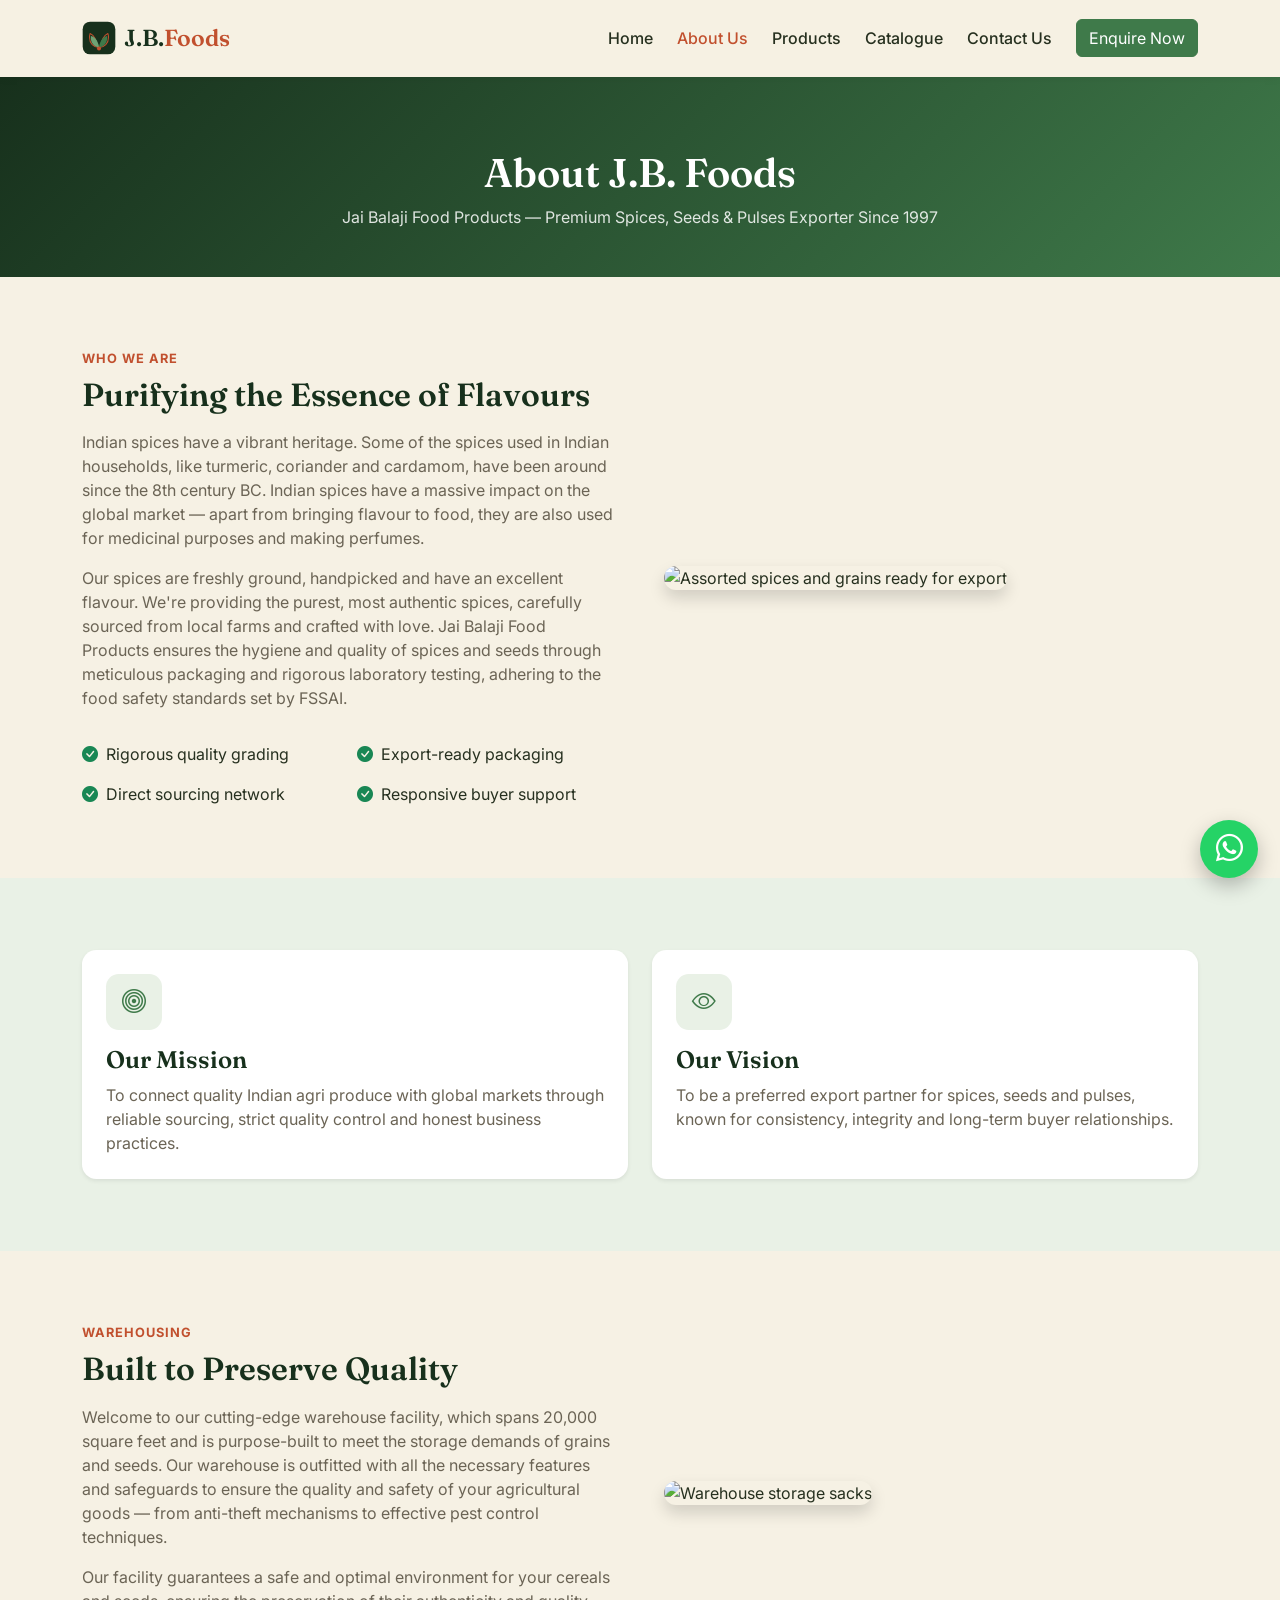
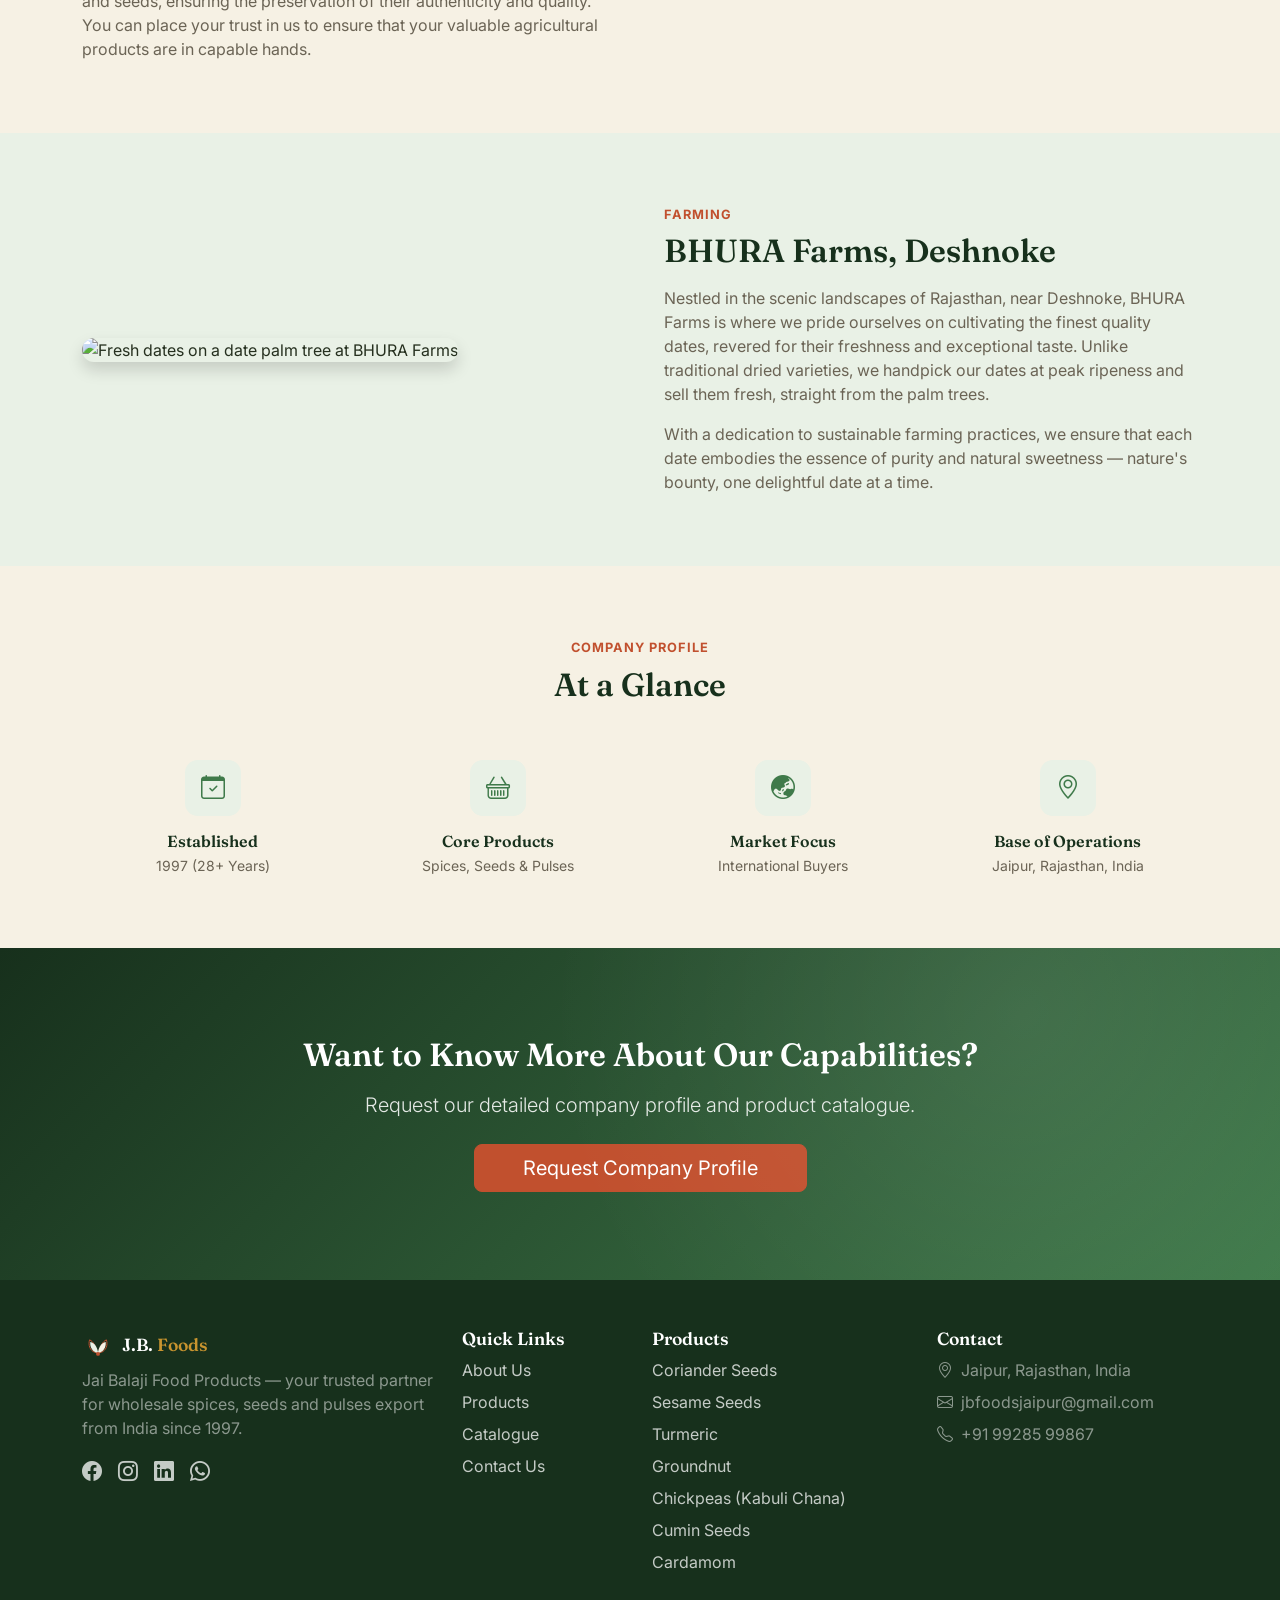
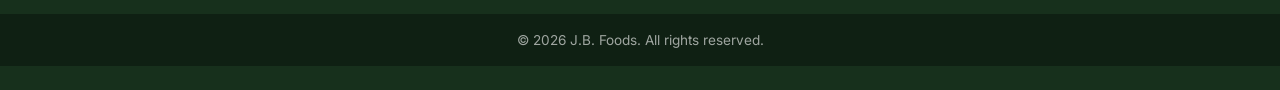
==== commit 8e4972d4: "recent changes" ====
--- a/about.html
+++ b/about.html
@@ -12,7 +12,7 @@
   <link href="https://fonts.googleapis.com/css2?family=Fraunces:ital,wght@0,500;0,600;0,700;1,500&family=Inter:wght@400;500;600&display=swap" rel="stylesheet">
   <link href="https://cdn.jsdelivr.net/npm/bootstrap@5.3.3/dist/css/bootstrap.min.css" rel="stylesheet">
   <link href="https://cdn.jsdelivr.net/npm/bootstrap-icons@1.11.3/font/bootstrap-icons.min.css" rel="stylesheet">
-  <link href="assets/css/style.css" rel="stylesheet">
+  <link href="assets/css/style.css?v=3" rel="stylesheet">
 </head>
 <body>
 
@@ -27,9 +27,8 @@
           <li class="nav-item"><a class="nav-link" href="index.html">Home</a></li>
           <li class="nav-item"><a class="nav-link" href="about.html">About Us</a></li>
           <li class="nav-item"><a class="nav-link" href="products.html">Products</a></li>
-          <li class="nav-item"><a class="nav-link" href="services.html">Services</a></li>
-          <li class="nav-item"><a class="nav-link" href="faq.html">FAQ</a></li>
-          <li class="nav-item"><a class="nav-link" href="contact.html">Contact</a></li>
+          <li class="nav-item"><a class="nav-link" href="assets/downloads/JB-Foods-Product-Catalogue.pdf" target="_blank" rel="noopener">Catalogue</a></li>
+          <li class="nav-item"><a class="nav-link" href="contact.html">Contact Us</a></li>
           <li class="nav-item ms-lg-2 mt-2 mt-lg-0"><a class="btn btn-primary" href="contact.html">Enquire Now</a></li>
         </ul>
       </div>
@@ -50,8 +49,8 @@
         <div class="col-lg-6">
           <div class="section-eyebrow mb-2">Who We Are</div>
           <h2 class="mb-3">Purifying the Essence of Flavours</h2>
-          <p class="text-muted-soft">Indian spices have a vibrant heritage — turmeric, coriander and cardamom have been part of Indian households since the 8th century BC, and continue to leave their mark on kitchens worldwide. Beyond flavour, they're valued for their medicinal properties and use in perfumery.</p>
-          <p class="text-muted-soft">J.B. Foods (Jai Balaji Food Products) has been sourcing, grading and exporting premium Indian spices, seeds and pulses since 1997. Our produce is fresh-ground, handpicked and carefully sourced from local farms, with hygiene and quality ensured through meticulous packaging and rigorous laboratory testing — adhering to the food safety standards set by FSSAI.</p>
+          <p class="text-muted-soft">Indian spices have a vibrant heritage. Some of the spices used in Indian households, like turmeric, coriander and cardamom, have been around since the 8th century BC. Indian spices have a massive impact on the global market — apart from bringing flavour to food, they are also used for medicinal purposes and making perfumes.</p>
+          <p class="text-muted-soft">Our spices are freshly ground, handpicked and have an excellent flavour. We're providing the purest, most authentic spices, carefully sourced from local farms and crafted with love. Jai Balaji Food Products ensures the hygiene and quality of spices and seeds through meticulous packaging and rigorous laboratory testing, adhering to the food safety standards set by FSSAI.</p>
           <div class="row g-3 mt-2">
             <div class="col-sm-6">
               <div class="d-flex align-items-start gap-2">
@@ -108,6 +107,40 @@
     </div>
   </section>
 
+  <!-- Warehousing -->
+  <section>
+    <div class="container">
+      <div class="row align-items-center g-5">
+        <div class="col-lg-6 order-lg-2">
+          <img src="https://images.unsplash.com/photo-1530496216518-a53d24e99c31?auto=format&fit=crop&w=900&q=70" class="img-fluid rounded-4 shadow" alt="Warehouse storage sacks">
+        </div>
+        <div class="col-lg-6 order-lg-1">
+          <div class="section-eyebrow mb-2">Warehousing</div>
+          <h2 class="mb-3">Built to Preserve Quality</h2>
+          <p class="text-muted-soft">Welcome to our cutting-edge warehouse facility, which spans 20,000 square feet and is purpose-built to meet the storage demands of grains and seeds. Our warehouse is outfitted with all the necessary features and safeguards to ensure the quality and safety of your agricultural goods — from anti-theft mechanisms to effective pest control techniques.</p>
+          <p class="text-muted-soft mb-0">Our facility guarantees a safe and optimal environment for your cereals and seeds, ensuring the preservation of their authenticity and quality. You can place your trust in us to ensure that your valuable agricultural products are in capable hands.</p>
+        </div>
+      </div>
+    </div>
+  </section>
+
+  <!-- Farming -->
+  <section class="bg-soft">
+    <div class="container">
+      <div class="row align-items-center g-5">
+        <div class="col-lg-6">
+          <img src="https://images.unsplash.com/photo-1642073537056-20608544f111?auto=format&fit=crop&w=900&q=70" class="img-fluid rounded-4 shadow" alt="Fresh dates on a date palm tree at BHURA Farms">
+        </div>
+        <div class="col-lg-6">
+          <div class="section-eyebrow mb-2">Farming</div>
+          <h2 class="mb-3">BHURA Farms, Deshnoke</h2>
+          <p class="text-muted-soft">Nestled in the scenic landscapes of Rajasthan, near Deshnoke, BHURA Farms is where we pride ourselves on cultivating the finest quality dates, revered for their freshness and exceptional taste. Unlike traditional dried varieties, we handpick our dates at peak ripeness and sell them fresh, straight from the palm trees.</p>
+          <p class="text-muted-soft mb-0">With a dedication to sustainable farming practices, we ensure that each date embodies the essence of purity and natural sweetness — nature's bounty, one delightful date at a time.</p>
+        </div>
+      </div>
+    </div>
+  </section>
+
   <!-- Company Profile -->
   <section>
     <div class="container">
@@ -172,8 +205,8 @@
           <ul class="list-unstyled">
             <li class="mb-2"><a href="about.html">About Us</a></li>
             <li class="mb-2"><a href="products.html">Products</a></li>
-            <li class="mb-2"><a href="services.html">Services</a></li>
-            <li class="mb-2"><a href="faq.html">FAQ</a></li>
+            <li class="mb-2"><a href="assets/downloads/JB-Foods-Product-Catalogue.pdf" target="_blank" rel="noopener">Catalogue</a></li>
+            <li class="mb-2"><a href="contact.html">Contact Us</a></li>
           </ul>
         </div>
         <div class="col-6 col-md-3">
@@ -209,6 +242,6 @@
   </a>
 
   <script src="https://cdn.jsdelivr.net/npm/bootstrap@5.3.3/dist/js/bootstrap.bundle.min.js"></script>
-  <script src="assets/js/main.js"></script>
+  <script src="assets/js/main.js?v=3"></script>
 </body>
 </html>
--- a/assets/css/style.css
+++ b/assets/css/style.css
@@ -137,11 +137,25 @@
 /* ---- Homepage hero: full-bleed photo with overlay + floating stats card ---- */
 .hero-home {
   position: relative;
-  background-image: url('https://images.unsplash.com/photo-1596040033229-a9821ebd058d?auto=format&fit=crop&w=1600&q=70');
+  overflow: hidden;
+  background-color: var(--jb-green-900);
+  padding: 7.5rem 0 9rem;
+  color: #fff;
+}
+.hero-home-slides {
+  position: absolute;
+  inset: 0;
+}
+.hero-slide {
+  position: absolute;
+  inset: 0;
   background-size: cover;
   background-position: center;
-  padding: 7.5rem 0 9rem;
-  color: #fff;
+  opacity: 0;
+  transition: opacity 1.8s ease;
+}
+.hero-slide.active {
+  opacity: 1;
 }
 .hero-home-overlay {
   position: absolute;
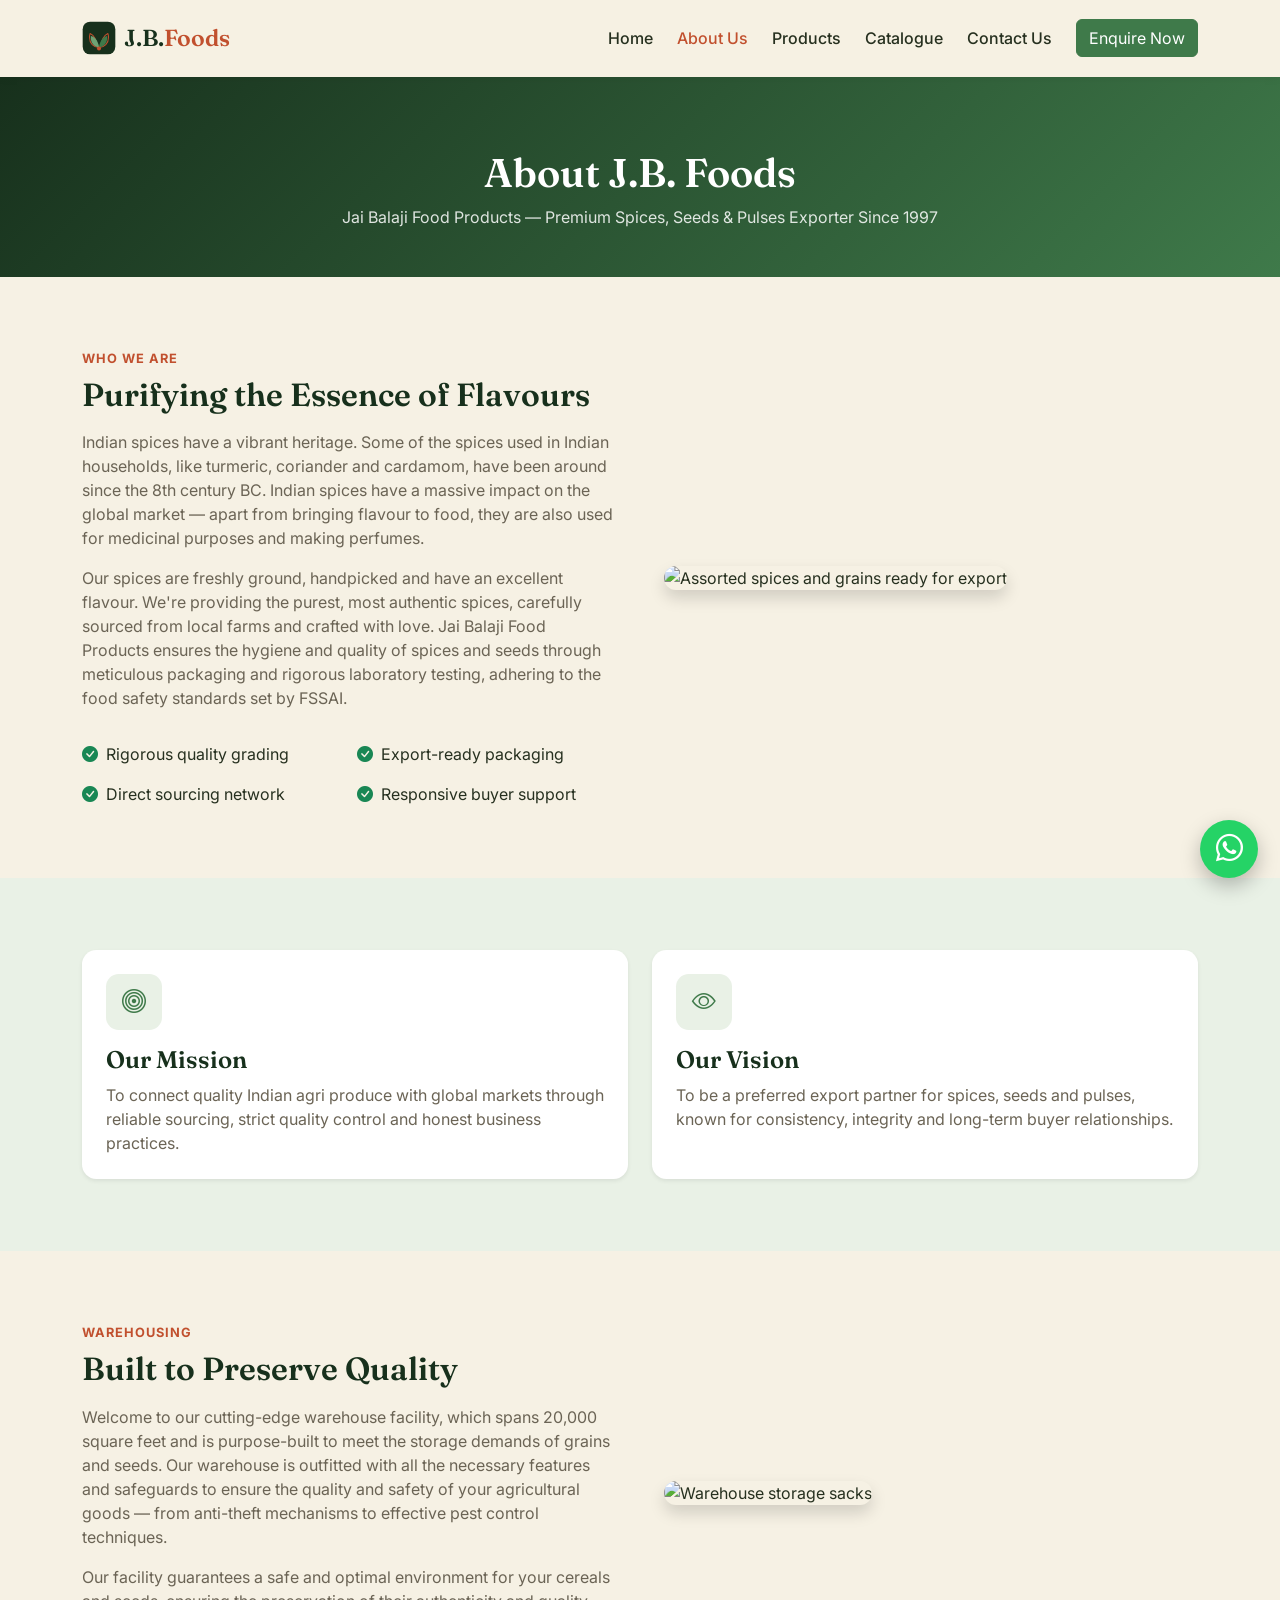
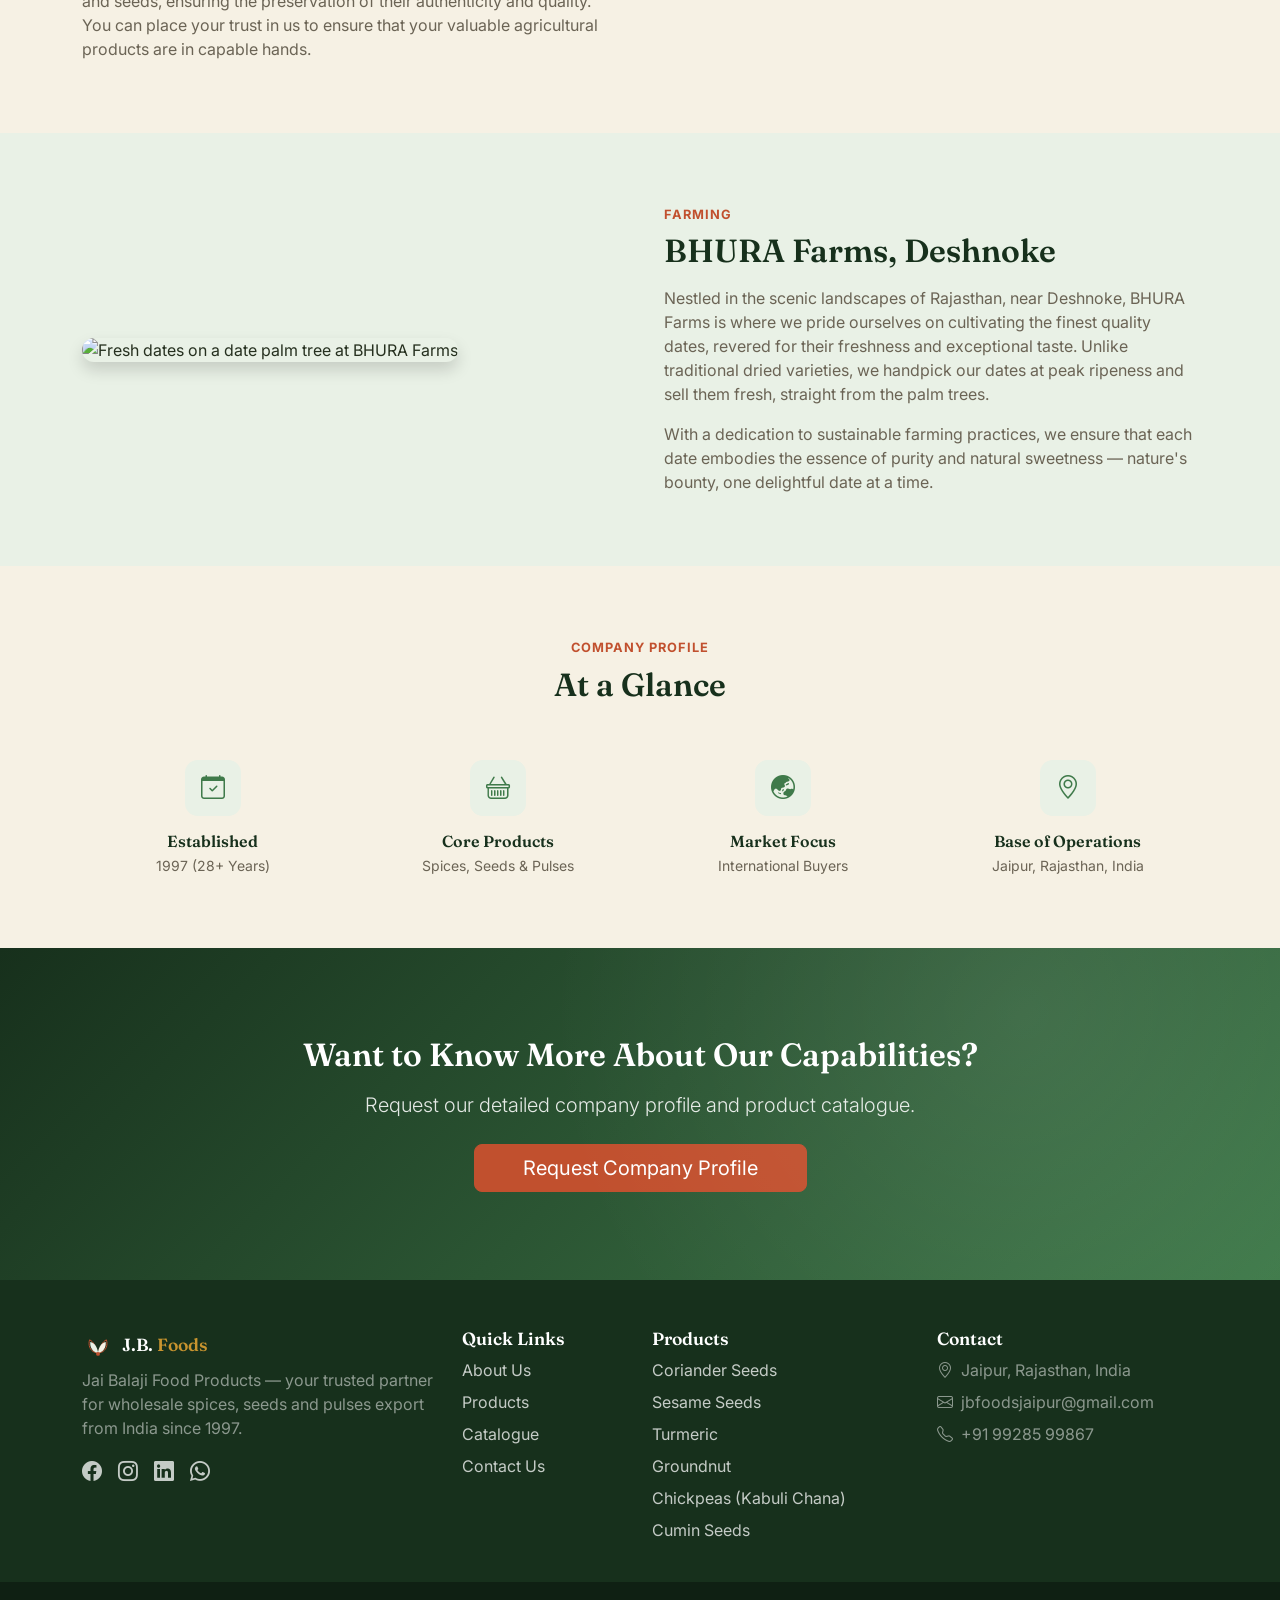
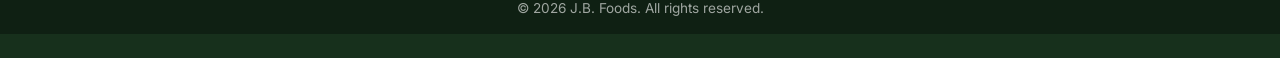
==== commit f237f871: "recent changes" ====
--- a/about.html
+++ b/about.html
@@ -12,7 +12,7 @@
   <link href="https://fonts.googleapis.com/css2?family=Fraunces:ital,wght@0,500;0,600;0,700;1,500&family=Inter:wght@400;500;600&display=swap" rel="stylesheet">
   <link href="https://cdn.jsdelivr.net/npm/bootstrap@5.3.3/dist/css/bootstrap.min.css" rel="stylesheet">
   <link href="https://cdn.jsdelivr.net/npm/bootstrap-icons@1.11.3/font/bootstrap-icons.min.css" rel="stylesheet">
-  <link href="assets/css/style.css?v=3" rel="stylesheet">
+  <link href="assets/css/style.css?v=8" rel="stylesheet">
 </head>
 <body>
 
@@ -218,7 +218,6 @@
             <li class="mb-2"><a href="products.html?q=Groundnut">Groundnut</a></li>
             <li class="mb-2"><a href="products.html?q=Chickpeas">Chickpeas (Kabuli Chana)</a></li>
             <li class="mb-2"><a href="products.html?q=Cumin">Cumin Seeds</a></li>
-            <li class="mb-2"><a href="products.html?q=Cardamom">Cardamom</a></li>
           </ul>
         </div>
         <div class="col-md-3">
@@ -242,6 +241,6 @@
   </a>
 
   <script src="https://cdn.jsdelivr.net/npm/bootstrap@5.3.3/dist/js/bootstrap.bundle.min.js"></script>
-  <script src="assets/js/main.js?v=3"></script>
+  <script src="assets/js/main.js?v=8"></script>
 </body>
 </html>
--- a/assets/css/style.css
+++ b/assets/css/style.css
@@ -104,6 +104,59 @@
   white-space: nowrap;
 }
 
+/* ---- Navbar overlay (floats over the homepage hero photo) ---- */
+.navbar-overlay {
+  position: fixed;
+  top: 0;
+  left: 0;
+  right: 0;
+  z-index: 1030;
+  background-color: transparent;
+  box-shadow: none;
+  transition: background-color 0.3s ease, box-shadow 0.3s ease;
+}
+.navbar-overlay .navbar-brand,
+.navbar-overlay .nav-link {
+  color: #fff !important;
+  text-shadow: 0 1px 6px rgba(0,0,0,.35);
+}
+.navbar-overlay .navbar-brand .brand-accent {
+  color: #f0b28e;
+}
+.navbar-overlay .nav-link.active,
+.navbar-overlay .nav-link:hover {
+  color: #f0b28e !important;
+}
+.navbar-overlay .navbar-toggler-icon {
+  filter: invert(1) brightness(2);
+}
+.navbar-overlay .navbar-collapse.show,
+.navbar-overlay .navbar-collapse.collapsing {
+  background-color: rgba(23, 48, 28, 0.97);
+  border-radius: 0.6rem;
+  padding: 1rem;
+  margin-top: 0.5rem;
+}
+.navbar-overlay.navbar-scrolled {
+  background-color: rgba(246, 241, 228, 0.97);
+  box-shadow: 0 1px 10px rgba(0, 0, 0, 0.05);
+}
+.navbar-overlay.navbar-scrolled .navbar-brand,
+.navbar-overlay.navbar-scrolled .nav-link {
+  color: var(--jb-text) !important;
+  text-shadow: none;
+}
+.navbar-overlay.navbar-scrolled .navbar-brand .brand-accent {
+  color: var(--jb-terracotta) !important;
+}
+.navbar-overlay.navbar-scrolled .nav-link.active,
+.navbar-overlay.navbar-scrolled .nav-link:hover {
+  color: var(--jb-terracotta) !important;
+}
+.navbar-overlay.navbar-scrolled .navbar-toggler-icon {
+  filter: none;
+}
+
 /* ---- Simple gradient banner (used for in-page CTA strips and interior page headers) ---- */
 .hero {
   background: linear-gradient(135deg, var(--jb-green-900) 0%, var(--jb-green-700) 100%);
@@ -160,7 +213,7 @@
 .hero-home-overlay {
   position: absolute;
   inset: 0;
-  background: linear-gradient(160deg, rgba(23,48,28,.95) 15%, rgba(23,48,28,.82) 55%, rgba(23,48,28,.6) 100%);
+  background: linear-gradient(160deg, rgba(10,10,10,.6) 0%, rgba(10,10,10,.32) 45%, rgba(10,10,10,.48) 100%);
 }
 .hero-eyebrow {
   display: inline-block;
@@ -172,6 +225,7 @@
   margin-bottom: 1.1rem;
   position: relative;
   z-index: 1;
+  text-shadow: 0 2px 10px rgba(0,0,0,.45);
 }
 .hero-home-title {
   font-family: var(--font-display);
@@ -181,17 +235,54 @@
   position: relative;
   z-index: 1;
   line-height: 1.15;
+  text-shadow: 0 4px 18px rgba(0,0,0,.5);
 }
 .hero-home-lead {
-  color: rgba(255, 255, 255, 0.85);
+  color: rgba(255, 255, 255, 0.92);
   font-size: 1.1rem;
   max-width: 620px;
   margin-left: auto;
   margin-right: auto;
   position: relative;
+  text-shadow: 0 2px 12px rgba(0,0,0,.55);
   z-index: 1;
 }
 .hero-home .btn { position: relative; z-index: 1; }
+.hero-slide-caption {
+  position: absolute;
+  right: 6%;
+  bottom: 13%;
+  z-index: 1;
+  font-family: var(--font-display);
+  font-style: italic;
+  font-weight: 500;
+  font-size: clamp(1.4rem, 2.6vw, 2.1rem);
+  color: #fff;
+  text-shadow: 0 3px 14px rgba(0,0,0,.55);
+  opacity: 0;
+  transition: opacity 0.6s ease;
+}
+.hero-slide-caption.active { opacity: 1; }
+.hero-dots {
+  position: absolute;
+  left: 50%;
+  bottom: 6.5rem;
+  transform: translateX(-50%);
+  z-index: 1;
+  display: flex;
+  gap: 0.5rem;
+}
+.hero-dots span {
+  width: 8px;
+  height: 8px;
+  border-radius: 50%;
+  background: rgba(255,255,255,.4);
+  transition: background 0.3s ease, transform 0.3s ease;
+}
+.hero-dots span.active {
+  background: #fff;
+  transform: scale(1.3);
+}
 
 .stats-float {
   background: #fff;
